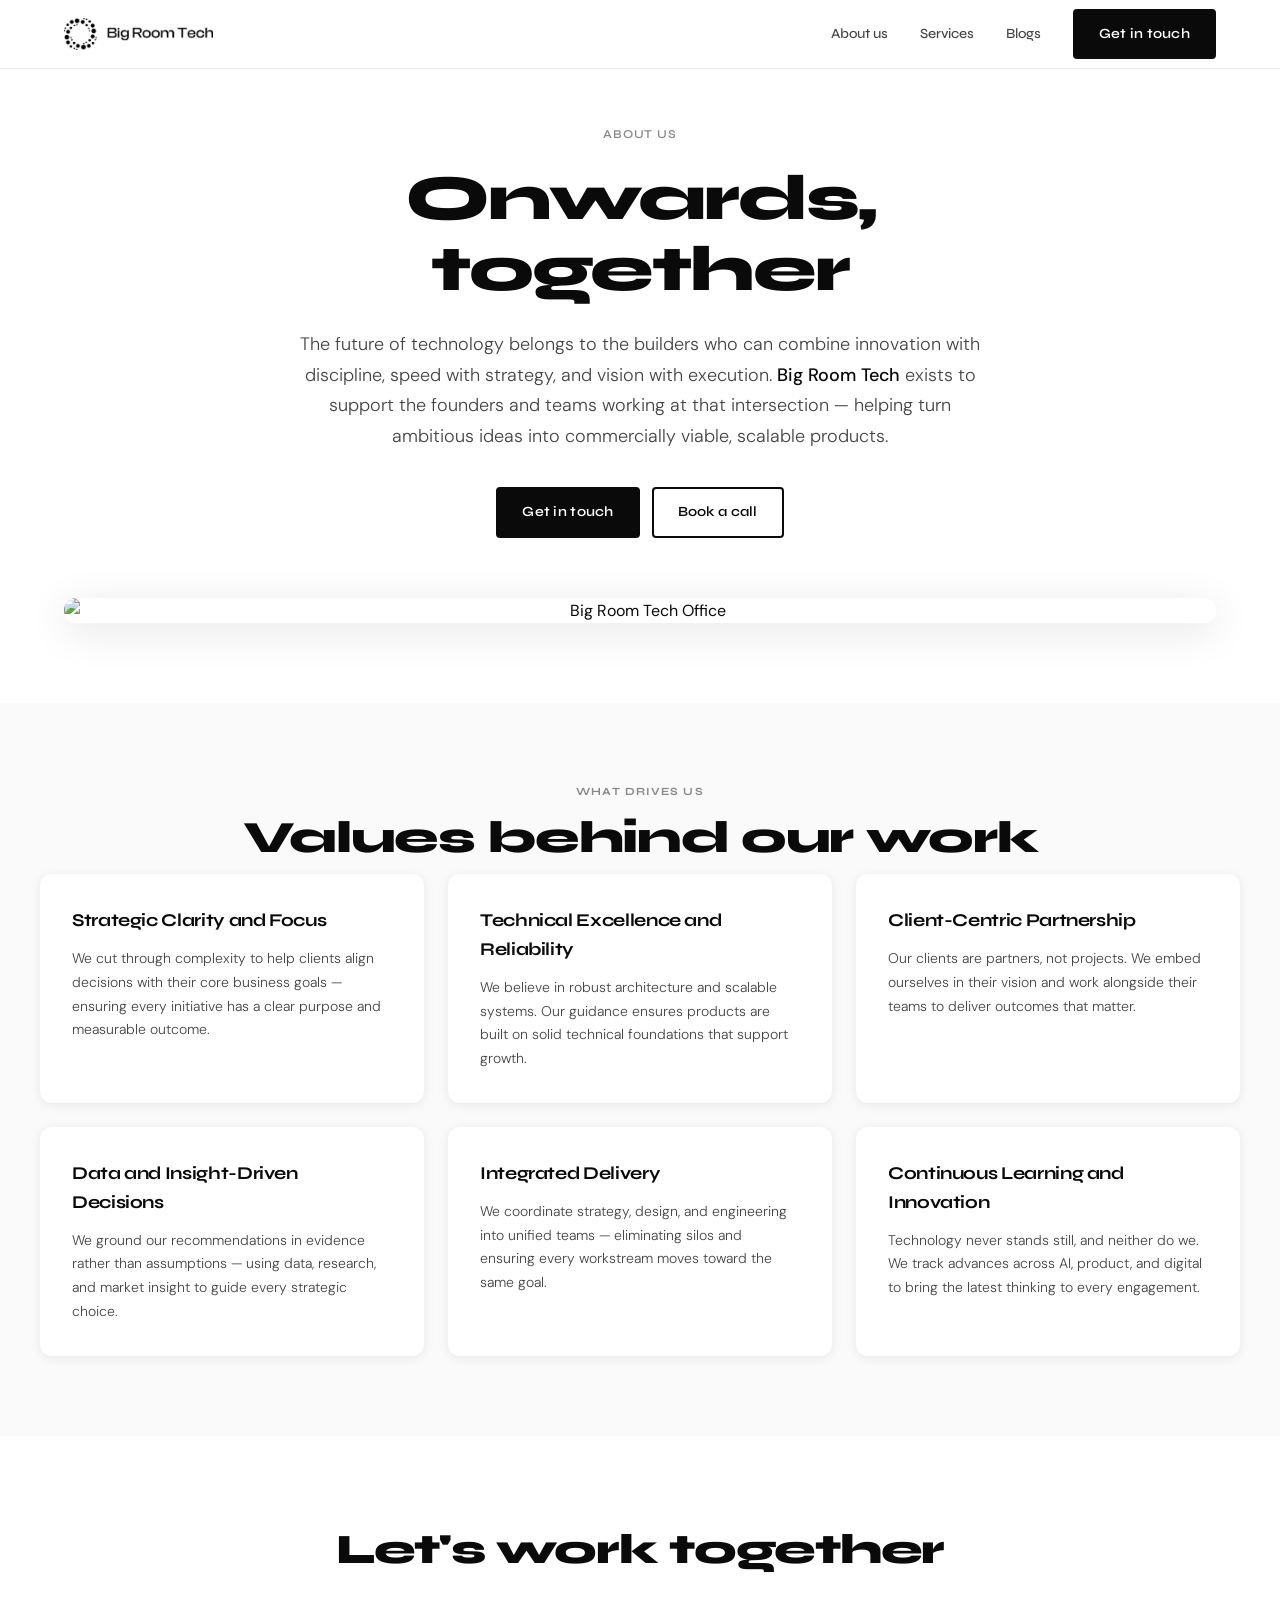
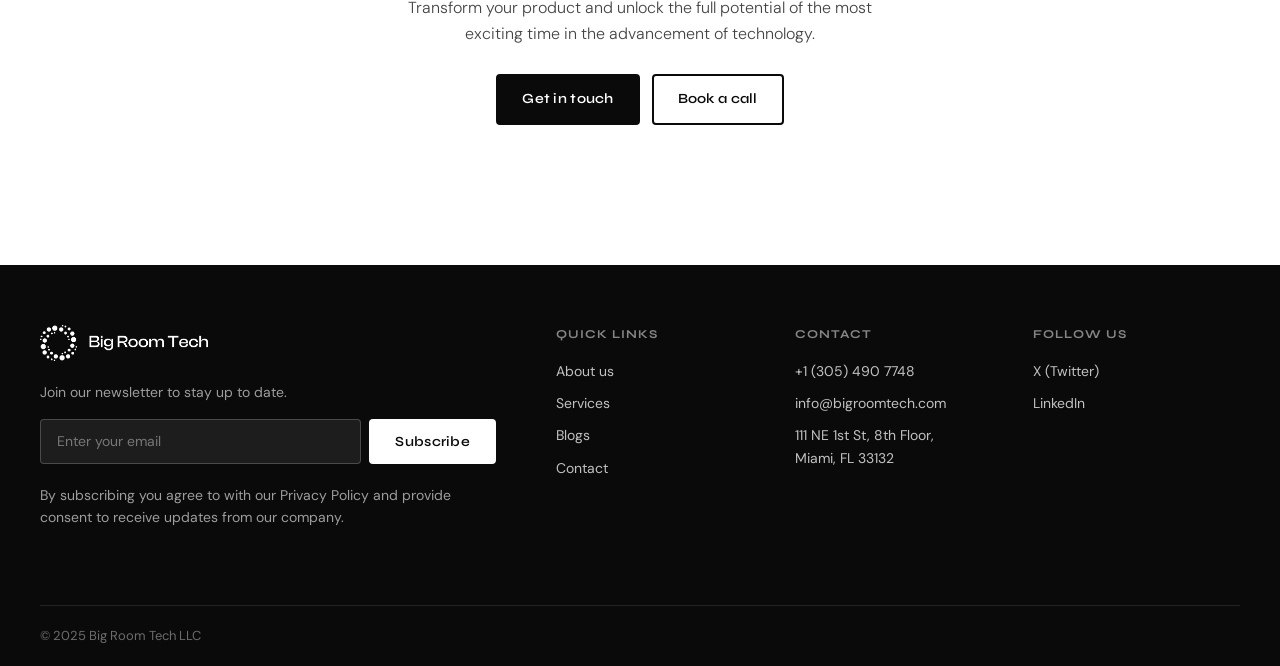
==== about.html @ af83a4ad "Use full Big Room Tech logo in nav and footer Co-Authored-By: Claude Opus 4.6 (1M context) <noreply@" ====
<!DOCTYPE html>
<html lang="en">
<head>
  <meta charset="UTF-8" />
  <meta name="viewport" content="width=device-width, initial-scale=1.0" />
  
  <link rel="icon" type="image/png" href="/images/logo-black.png">
  <link rel="apple-touch-icon" href="/images/apple-touch-icon.png">
<title>About Us | Big Room Tech</title>
  <link rel="preconnect" href="https://fonts.googleapis.com">
  <link rel="preconnect" href="https://fonts.gstatic.com" crossorigin>
  <link href="https://fonts.googleapis.com/css2?family=Syne:wght@400;500;600;700;800&family=DM+Sans:ital,opsz,wght@0,9..40,300;0,9..40,400;0,9..40,500;1,9..40,300&display=swap" rel="stylesheet">
  <link rel="stylesheet" href="css/style.css" />
</head>
<body>

  <nav class="nav" id="nav">
    <div class="nav-inner">
      <a href="index.html" class="nav-logo"><img src="/images/full-logo-black.png" alt="Big Room Tech"></a>
      <div class="nav-links">
        <a href="about.html">About us</a>
        <a href="services.html">Services</a>
        <a href="blogs.html">Blogs</a>
        <a href="contact.html" class="btn btn-primary">Get in touch</a>
      </div>
      <button class="nav-toggle" id="navToggle"><span></span><span></span><span></span></button>
    </div>
    <div class="nav-mobile" id="navMobile">
      <a href="about.html">About us</a>
      <a href="services.html">Services</a>
      <a href="blogs.html">Blogs</a>
      <a href="contact.html">Get in touch</a>
    </div>
  </nav>

  <section class="hero">
    <div class="hero-tag">About us</div>
    <h1 class="hero-headline">Onwards, together</h1>
    <p class="hero-sub">The future of technology belongs to the builders who can combine innovation with discipline, speed with strategy, and vision with execution. <strong>Big Room Tech</strong> exists to support the founders and teams working at that intersection — helping turn ambitious ideas into commercially viable, scalable products.</p>
    <div class="hero-ctas">
      <a href="contact.html" class="btn btn-primary">Get in touch</a>
      <a href="contact.html" class="btn btn-outline">Book a call</a>
    </div>
    <div class="hero-image">
      <img src="https://cdn.prod.website-files.com/69373f98049e8f6fb4d12e27/69373f99049e8f6fb4d12ee0_adrian-cuj-o_9YmCY0bag-unsplash-2.webp" alt="Big Room Tech Office" />
    </div>
  </section>

  <section class="values-section">
    <div class="values-inner">
      <div class="section-label">What drives us</div>
      <h2 class="section-title">Values behind our work</h2>
      <div class="values-grid">
        <div class="value-card">
          <h3>Strategic Clarity and Focus</h3>
          <p>We cut through complexity to help clients align decisions with their core business goals — ensuring every initiative has a clear purpose and measurable outcome.</p>
        </div>
        <div class="value-card">
          <h3>Technical Excellence and Reliability</h3>
          <p>We believe in robust architecture and scalable systems. Our guidance ensures products are built on solid technical foundations that support growth.</p>
        </div>
        <div class="value-card">
          <h3>Client-Centric Partnership</h3>
          <p>Our clients are partners, not projects. We embed ourselves in their vision and work alongside their teams to deliver outcomes that matter.</p>
        </div>
        <div class="value-card">
          <h3>Data and Insight-Driven Decisions</h3>
          <p>We ground our recommendations in evidence rather than assumptions — using data, research, and market insight to guide every strategic choice.</p>
        </div>
        <div class="value-card">
          <h3>Integrated Delivery</h3>
          <p>We coordinate strategy, design, and engineering into unified teams — eliminating silos and ensuring every workstream moves toward the same goal.</p>
        </div>
        <div class="value-card">
          <h3>Continuous Learning and Innovation</h3>
          <p>Technology never stands still, and neither do we. We track advances across AI, product, and digital to bring the latest thinking to every engagement.</p>
        </div>
      </div>
    </div>
  </section>

  <div class="about-cta">
    <h2>Let's work together</h2>
    <p>Transform your product and unlock the full potential of the most exciting time in the advancement of technology.</p>
    <div class="hero-ctas">
      <a href="contact.html" class="btn btn-primary">Get in touch</a>
      <a href="contact.html" class="btn btn-outline">Book a call</a>
    </div>
  </div>

  <footer class="footer">
    <div class="footer-inner">
      <div class="footer-brand">
        <a href="index.html" class="nav-logo"><img src="/images/full-logo-white.png" alt="Big Room Tech"></a>
        <p>Join our newsletter to stay up to date.</p>
        <form class="newsletter-form" name="newsletter" method="POST" data-netlify="true">
          <input type="hidden" name="form-name" value="newsletter" />
          <input type="email" name="email" placeholder="Enter your email" required />
          <button type="submit" class="btn btn-primary">Subscribe</button>
        </form>
        <p class="footer-legal">By subscribing you agree to with our Privacy Policy and provide consent to receive updates from our company.</p>
      </div>
      <div class="footer-cols">
        <div class="footer-col">
          <h4>Quick Links</h4>
          <a href="about.html">About us</a>
          <a href="services.html">Services</a>
          <a href="blogs.html">Blogs</a>
          <a href="contact.html">Contact</a>
        </div>
        <div class="footer-col">
          <h4>Contact</h4>
          <a href="tel:+13054907748">+1 (305) 490 7748</a>
          <a href="mailto:info@bigroomtech.com">info@bigroomtech.com</a>
          <p>111 NE 1st St, 8th Floor,<br>Miami, FL 33132</p>
        </div>
        <div class="footer-col">
          <h4>Follow us</h4>
          <a href="https://twitter.com/home" target="_blank">X (Twitter)</a>
          <a href="https://www.linkedin.com/company/big-room-tech/" target="_blank">LinkedIn</a>
        </div>
      </div>
    </div>
    <div class="footer-bottom"><p>© 2025 Big Room Tech LLC</p></div>
  </footer>

  <script src="js/main.js"></script>
</body>
</html>
---- css/style.css ----
/* =============================================
   BIG ROOM TECH — Global Styles
   ============================================= */

*, *::before, *::after { box-sizing: border-box; margin: 0; padding: 0; }

:root {
  --black: #0a0a0a;
  --white: #ffffff;
  --gray-50: #fafafa;
  --gray-100: #f4f4f4;
  --gray-200: #e8e8e8;
  --gray-500: #888;
  --gray-700: #444;
  --accent: #0a0a0a;
  --font-display: 'Syne', sans-serif;
  --font-body: 'DM Sans', sans-serif;
  --radius: 4px;
  --radius-lg: 12px;
  --shadow: 0 2px 12px rgba(0,0,0,0.08);
  --shadow-lg: 0 8px 40px rgba(0,0,0,0.12);
  --transition: 0.2s ease;
  --max-width: 1200px;
}

html { scroll-behavior: smooth; }

body {
  font-family: var(--font-body);
  font-size: 16px;
  line-height: 1.6;
  color: var(--black);
  background: var(--white);
  -webkit-font-smoothing: antialiased;
}

img { max-width: 100%; display: block; }
a { color: inherit; text-decoration: none; }

/* =============================================
   BUTTONS
   ============================================= */
.btn {
  display: inline-flex;
  align-items: center;
  gap: 8px;
  padding: 12px 24px;
  border-radius: var(--radius);
  font-family: var(--font-display);
  font-size: 14px;
  font-weight: 600;
  letter-spacing: 0.02em;
  cursor: pointer;
  transition: all var(--transition);
  border: 2px solid transparent;
  white-space: nowrap;
}

.btn-primary {
  background: var(--black);
  color: var(--white);
  border-color: var(--black);
}
.btn-primary:hover {
  background: #222;
  border-color: #222;
  transform: translateY(-1px);
  box-shadow: 0 4px 16px rgba(0,0,0,0.2);
}

.btn-outline {
  background: transparent;
  color: var(--black);
  border-color: var(--black);
}
.btn-outline:hover {
  background: var(--black);
  color: var(--white);
  transform: translateY(-1px);
}

/* =============================================
   NAVIGATION
   ============================================= */
.nav {
  position: fixed;
  top: 0; left: 0; right: 0;
  z-index: 100;
  background: rgba(255,255,255,0.95);
  backdrop-filter: blur(12px);
  border-bottom: 1px solid var(--gray-200);
  transition: box-shadow var(--transition);
}
.nav.scrolled { box-shadow: var(--shadow); }

.nav-inner {
  max-width: var(--max-width);
  margin: 0 auto;
  padding: 0 24px;
  height: 68px;
  display: flex;
  align-items: center;
  justify-content: space-between;
}

.nav-logo { display: flex; align-items: center; gap: 10px; }
.nav-logo img { height: 32px; width: auto; display: block; }
.logo-text {
  font-family: var(--font-display);
  font-weight: 800;
  font-size: 18px;
  letter-spacing: -0.02em;
  color: var(--black);
}

.nav-links {
  display: flex;
  align-items: center;
  gap: 32px;
}
.nav-links a:not(.btn) {
  font-family: var(--font-display);
  font-size: 14px;
  font-weight: 500;
  color: var(--gray-700);
  transition: color var(--transition);
}
.nav-links a:not(.btn):hover { color: var(--black); }

.nav-toggle {
  display: none;
  flex-direction: column;
  gap: 5px;
  background: none;
  border: none;
  cursor: pointer;
  padding: 4px;
}
.nav-toggle span {
  display: block;
  width: 24px;
  height: 2px;
  background: var(--black);
  transition: all 0.3s;
}

.nav-mobile {
  display: none;
  flex-direction: column;
  padding: 16px 24px 24px;
  border-top: 1px solid var(--gray-200);
  gap: 4px;
}
.nav-mobile.open { display: flex; }
.nav-mobile a {
  font-family: var(--font-display);
  font-size: 16px;
  font-weight: 500;
  padding: 10px 0;
  border-bottom: 1px solid var(--gray-100);
  color: var(--gray-700);
}

/* =============================================
   HERO
   ============================================= */
.hero {
  max-width: var(--max-width);
  margin: 0 auto;
  padding: 120px 24px 80px;
  text-align: center;
}

.hero-tag {
  display: inline-block;
  font-family: var(--font-display);
  font-size: 12px;
  font-weight: 600;
  letter-spacing: 0.08em;
  text-transform: uppercase;
  color: var(--gray-500);
  margin-bottom: 20px;
}

.hero-headline {
  font-family: var(--font-display);
  font-size: clamp(36px, 5vw, 64px);
  font-weight: 800;
  line-height: 1.1;
  letter-spacing: -0.03em;
  color: var(--black);
  max-width: 900px;
  margin: 0 auto 24px;
}

.hero-sub {
  font-size: 18px;
  line-height: 1.7;
  color: var(--gray-700);
  max-width: 700px;
  margin: 0 auto 36px;
  font-weight: 300;
}
.hero-sub strong { font-weight: 500; color: var(--black); }

.hero-ctas {
  display: flex;
  gap: 12px;
  justify-content: center;
  flex-wrap: wrap;
  margin-bottom: 60px;
}

.hero-image {
  border-radius: var(--radius-lg);
  overflow: hidden;
  box-shadow: var(--shadow-lg);
  max-height: 520px;
}
.hero-image img {
  width: 100%;
  height: 100%;
  object-fit: cover;
  animation: fadeUp 0.8s ease both 0.2s;
}

@keyframes fadeUp {
  from { opacity: 0; transform: translateY(24px); }
  to   { opacity: 1; transform: translateY(0); }
}

/* =============================================
   SECTION COMMON
   ============================================= */
.section-label {
  font-family: var(--font-display);
  font-size: 11px;
  font-weight: 700;
  letter-spacing: 0.1em;
  text-transform: uppercase;
  color: var(--gray-500);
  margin-bottom: 12px;
}

.section-title {
  font-family: var(--font-display);
  font-size: clamp(28px, 3.5vw, 48px);
  font-weight: 800;
  letter-spacing: -0.03em;
  line-height: 1.1;
  margin-bottom: 12px;
}

.section-sub {
  font-size: 16px;
  color: var(--gray-700);
  max-width: 600px;
  margin-left: auto;
  margin-right: auto;
  margin-bottom: 48px;
  font-weight: 300;
}

/* =============================================
   SERVICES
   ============================================= */
.services-section {
  background: var(--gray-50);
  padding: 80px 24px;
  text-align: center;
}
.services-section .section-sub { margin: 0 auto 48px; }

.services-grid {
  max-width: var(--max-width);
  margin: 0 auto;
  display: grid;
  grid-template-columns: repeat(auto-fit, minmax(300px, 1fr));
  gap: 24px;
  text-align: left;
}

.service-card {
  background: var(--white);
  border-radius: var(--radius-lg);
  overflow: hidden;
  box-shadow: var(--shadow);
  transition: transform var(--transition), box-shadow var(--transition);
}
.service-card:hover {
  transform: translateY(-4px);
  box-shadow: var(--shadow-lg);
}

.service-img { height: 220px; overflow: hidden; }
.service-img img { width: 100%; height: 100%; object-fit: cover; transition: transform 0.4s ease; }
.service-card:hover .service-img img { transform: scale(1.04); }

.service-body { padding: 28px; }
.service-badge {
  display: inline-block;
  font-family: var(--font-display);
  font-size: 10px;
  font-weight: 700;
  letter-spacing: 0.08em;
  text-transform: uppercase;
  background: var(--gray-100);
  color: var(--gray-500);
  padding: 4px 10px;
  border-radius: 20px;
  margin-bottom: 12px;
}

.service-body h3 {
  font-family: var(--font-display);
  font-size: 20px;
  font-weight: 700;
  margin-bottom: 10px;
  letter-spacing: -0.02em;
}

.service-body p {
  font-size: 14px;
  color: var(--gray-700);
  line-height: 1.65;
  margin-bottom: 20px;
  font-weight: 300;
}

.link-arrow {
  font-family: var(--font-display);
  font-size: 13px;
  font-weight: 600;
  color: var(--black);
  transition: gap var(--transition);
  display: inline-flex;
  align-items: center;
  gap: 4px;
}
.link-arrow:hover { gap: 8px; }

/* =============================================
   CLIENTS / CASE STUDIES
   ============================================= */
.clients-section {
  max-width: var(--max-width);
  margin: 0 auto;
  padding: 80px 24px;
  text-align: center;
}

.clients-grid {
  display: grid;
  grid-template-columns: repeat(auto-fit, minmax(300px, 1fr));
  gap: 24px;
  text-align: left;
}

.client-card {
  display: block;
  background: var(--white);
  border: 1px solid var(--gray-200);
  border-radius: var(--radius-lg);
  overflow: hidden;
  transition: transform var(--transition), box-shadow var(--transition), border-color var(--transition);
}
.client-card:hover {
  transform: translateY(-4px);
  box-shadow: var(--shadow-lg);
  border-color: var(--gray-500);
}

.client-img { height: 200px; overflow: hidden; background: var(--gray-100); }
.client-img img { width: 100%; height: 100%; object-fit: cover; object-position: center; transition: transform 0.4s ease; }
.client-card:hover .client-img img { transform: scale(1.04); }

.client-info { padding: 24px; }
.client-info h3 {
  font-family: var(--font-display);
  font-size: 20px;
  font-weight: 700;
  margin-bottom: 8px;
  letter-spacing: -0.02em;
}
.client-info p {
  font-size: 14px;
  color: var(--gray-700);
  line-height: 1.65;
  margin-bottom: 16px;
  font-weight: 300;
}

.client-tags { display: flex; gap: 8px; flex-wrap: wrap; }
.client-tags span {
  font-family: var(--font-display);
  font-size: 10px;
  font-weight: 700;
  letter-spacing: 0.06em;
  text-transform: uppercase;
  background: var(--black);
  color: var(--white);
  padding: 4px 10px;
  border-radius: 20px;
}

/* =============================================
   FOOTER
   ============================================= */
.footer {
  background: var(--black);
  color: var(--white);
  padding: 60px 24px 0;
}

.footer-inner {
  max-width: var(--max-width);
  margin: 0 auto;
  display: grid;
  grid-template-columns: 1fr 1.5fr;
  gap: 60px;
  padding-bottom: 60px;
}

.footer .logo-text { color: var(--white); }
.footer .nav-logo img { height: 36px; }

.footer-brand p {
  margin: 20px 0 16px;
  font-size: 14px;
  color: rgba(255,255,255,0.6);
}

.newsletter-form {
  display: flex;
  gap: 8px;
  margin-bottom: 12px;
  flex-wrap: wrap;
}
.newsletter-form input {
  flex: 1;
  min-width: 180px;
  padding: 11px 16px;
  border-radius: var(--radius);
  border: 1px solid rgba(255,255,255,0.2);
  background: rgba(255,255,255,0.08);
  color: var(--white);
  font-family: var(--font-body);
  font-size: 14px;
  outline: none;
  transition: border-color var(--transition);
}
.newsletter-form input::placeholder { color: rgba(255,255,255,0.4); }
.newsletter-form input:focus { border-color: rgba(255,255,255,0.5); }
.newsletter-form .btn-primary {
  background: var(--white);
  color: var(--black);
  border-color: var(--white);
}
.newsletter-form .btn-primary:hover { background: var(--gray-100); }

.footer-legal {
  font-size: 11px;
  color: rgba(255,255,255,0.35);
  line-height: 1.6;
}

.footer-cols {
  display: grid;
  grid-template-columns: repeat(3, 1fr);
  gap: 32px;
}

.footer-col h4 {
  font-family: var(--font-display);
  font-size: 12px;
  font-weight: 700;
  letter-spacing: 0.08em;
  text-transform: uppercase;
  color: rgba(255,255,255,0.5);
  margin-bottom: 16px;
}

.footer-col a,
.footer-col p {
  display: block;
  font-size: 14px;
  color: rgba(255,255,255,0.75);
  margin-bottom: 10px;
  line-height: 1.6;
  transition: color var(--transition);
}
.footer-col a:hover { color: var(--white); }

.footer-bottom {
  max-width: var(--max-width);
  margin: 0 auto;
  padding: 20px 0;
  border-top: 1px solid rgba(255,255,255,0.1);
}
.footer-bottom p {
  font-size: 13px;
  color: rgba(255,255,255,0.4);
}

/* =============================================
   BLOG PAGE
   ============================================= */
.page-hero {
  max-width: var(--max-width);
  margin: 0 auto;
  padding: 120px 24px 60px;
  text-align: center;
}

.blog-grid {
  max-width: var(--max-width);
  margin: 0 auto;
  padding: 0 24px 80px;
  display: grid;
  grid-template-columns: repeat(auto-fill, minmax(320px, 1fr));
  gap: 28px;
}

.blog-card {
  display: block;
  border: 1px solid var(--gray-200);
  border-radius: var(--radius-lg);
  overflow: hidden;
  transition: transform var(--transition), box-shadow var(--transition);
}
.blog-card:hover {
  transform: translateY(-4px);
  box-shadow: var(--shadow-lg);
}

.blog-img { height: 200px; overflow: hidden; background: var(--gray-100); }
.blog-img img { width: 100%; height: 100%; object-fit: cover; transition: transform 0.4s; }
.blog-card:hover .blog-img img { transform: scale(1.04); }

.blog-body { padding: 24px; }
.blog-meta {
  display: flex;
  gap: 12px;
  align-items: center;
  margin-bottom: 12px;
}
.blog-date {
  font-size: 12px;
  color: var(--gray-500);
  font-weight: 500;
}
.blog-tag {
  font-size: 10px;
  font-weight: 700;
  font-family: var(--font-display);
  text-transform: uppercase;
  letter-spacing: 0.06em;
  background: var(--gray-100);
  padding: 3px 8px;
  border-radius: 20px;
  color: var(--gray-700);
}

.blog-body h2 {
  font-family: var(--font-display);
  font-size: 18px;
  font-weight: 700;
  letter-spacing: -0.02em;
  line-height: 1.3;
  margin-bottom: 10px;
}
.blog-body p {
  font-size: 14px;
  color: var(--gray-700);
  line-height: 1.65;
  font-weight: 300;
}

/* =============================================
   SINGLE BLOG POST
   ============================================= */
.post-header {
  max-width: 800px;
  margin: 0 auto;
  padding: 120px 24px 48px;
  text-align: center;
}

.post-header h1 {
  font-family: var(--font-display);
  font-size: clamp(28px, 4vw, 52px);
  font-weight: 800;
  letter-spacing: -0.03em;
  line-height: 1.1;
  margin-bottom: 16px;
}

.post-cover {
  max-width: var(--max-width);
  margin: 0 auto 60px;
  padding: 0 24px;
  border-radius: var(--radius-lg);
  overflow: hidden;
  max-height: 480px;
}
.post-cover img { width: 100%; height: 100%; object-fit: cover; }

.post-content {
  max-width: 760px;
  margin: 0 auto;
  padding: 0 24px 80px;
  font-size: 17px;
  line-height: 1.8;
  color: var(--gray-700);
  font-weight: 300;
}
.post-content h2 {
  font-family: var(--font-display);
  font-size: 26px;
  font-weight: 700;
  color: var(--black);
  margin: 40px 0 16px;
  letter-spacing: -0.02em;
}
.post-content p { margin-bottom: 20px; }
.post-content strong { font-weight: 500; color: var(--black); }

/* =============================================
   CONTACT PAGE
   ============================================= */
.contact-section {
  max-width: 680px;
  margin: 0 auto;
  padding: 120px 24px 80px;
}

.contact-form { display: flex; flex-direction: column; gap: 16px; margin-top: 36px; }
.form-row { display: grid; grid-template-columns: 1fr 1fr; gap: 16px; }
.form-group { display: flex; flex-direction: column; gap: 6px; }
.form-group label {
  font-family: var(--font-display);
  font-size: 13px;
  font-weight: 600;
  color: var(--black);
}
.form-group input,
.form-group textarea,
.form-group select {
  padding: 12px 16px;
  border: 1px solid var(--gray-200);
  border-radius: var(--radius);
  font-family: var(--font-body);
  font-size: 15px;
  color: var(--black);
  background: var(--white);
  outline: none;
  transition: border-color var(--transition);
}
.form-group input:focus,
.form-group textarea:focus { border-color: var(--black); }
.form-group textarea { resize: vertical; min-height: 140px; }

/* =============================================
   ABOUT PAGE
   ============================================= */
.about-section {
  max-width: var(--max-width);
  margin: 0 auto;
  padding: 120px 24px 80px;
}
.about-grid {
  display: grid;
  grid-template-columns: 1fr 1fr;
  gap: 80px;
  align-items: center;
  margin-top: 60px;
}
.about-img { border-radius: var(--radius-lg); overflow: hidden; }
.about-img img { width: 100%; height: 400px; object-fit: cover; }

/* Values Section */
.values-section {
  background: var(--gray-50);
  padding: 80px 24px;
}
.values-inner {
  max-width: var(--max-width);
  margin: 0 auto;
  text-align: center;
}
.values-inner .section-sub { margin: 0 auto 48px; }

.values-grid {
  display: grid;
  grid-template-columns: repeat(3, 1fr);
  gap: 24px;
  text-align: left;
}

.value-card {
  background: var(--white);
  border-radius: var(--radius-lg);
  padding: 32px;
  box-shadow: var(--shadow);
  transition: transform var(--transition), box-shadow var(--transition);
}
.value-card:hover {
  transform: translateY(-4px);
  box-shadow: var(--shadow-lg);
}
.value-card h3 {
  font-family: var(--font-display);
  font-size: 18px;
  font-weight: 700;
  letter-spacing: -0.02em;
  margin-bottom: 12px;
}
.value-card p {
  font-size: 14px;
  color: var(--gray-700);
  line-height: 1.7;
  font-weight: 300;
}

/* About CTA */
.about-cta {
  text-align: center;
  padding: 80px 24px;
}
.about-cta h2 {
  font-family: var(--font-display);
  font-size: clamp(28px, 3.5vw, 42px);
  font-weight: 800;
  letter-spacing: -0.03em;
  margin-bottom: 12px;
}
.about-cta p {
  color: var(--gray-700);
  margin-bottom: 28px;
  max-width: 500px;
  margin-left: auto;
  margin-right: auto;
  font-weight: 300;
}

/* =============================================
   UTILITY
   ============================================= */
.text-center { text-align: center; }
.mt-8 { margin-top: 8px; }
.mb-8 { margin-bottom: 8px; }

/* =============================================
   RESPONSIVE
   ============================================= */
@media (max-width: 768px) {
  .nav-links { display: none; }
  .nav-toggle { display: flex; }

  .hero { padding: 100px 20px 60px; }
  .hero-headline { font-size: 34px; }

  .services-section, .clients-section { padding: 60px 20px; }

  .footer-inner { grid-template-columns: 1fr; gap: 40px; }
  .footer-cols { grid-template-columns: repeat(2, 1fr); }

  .about-grid { grid-template-columns: 1fr; gap: 40px; }
  .values-grid { grid-template-columns: 1fr 1fr; }
  .form-row { grid-template-columns: 1fr; }

  .clients-grid, .services-grid { grid-template-columns: 1fr; }
}

@media (max-width: 480px) {
  .footer-cols { grid-template-columns: 1fr; }
  .hero-ctas { flex-direction: column; align-items: center; }
  .values-grid { grid-template-columns: 1fr; }
}
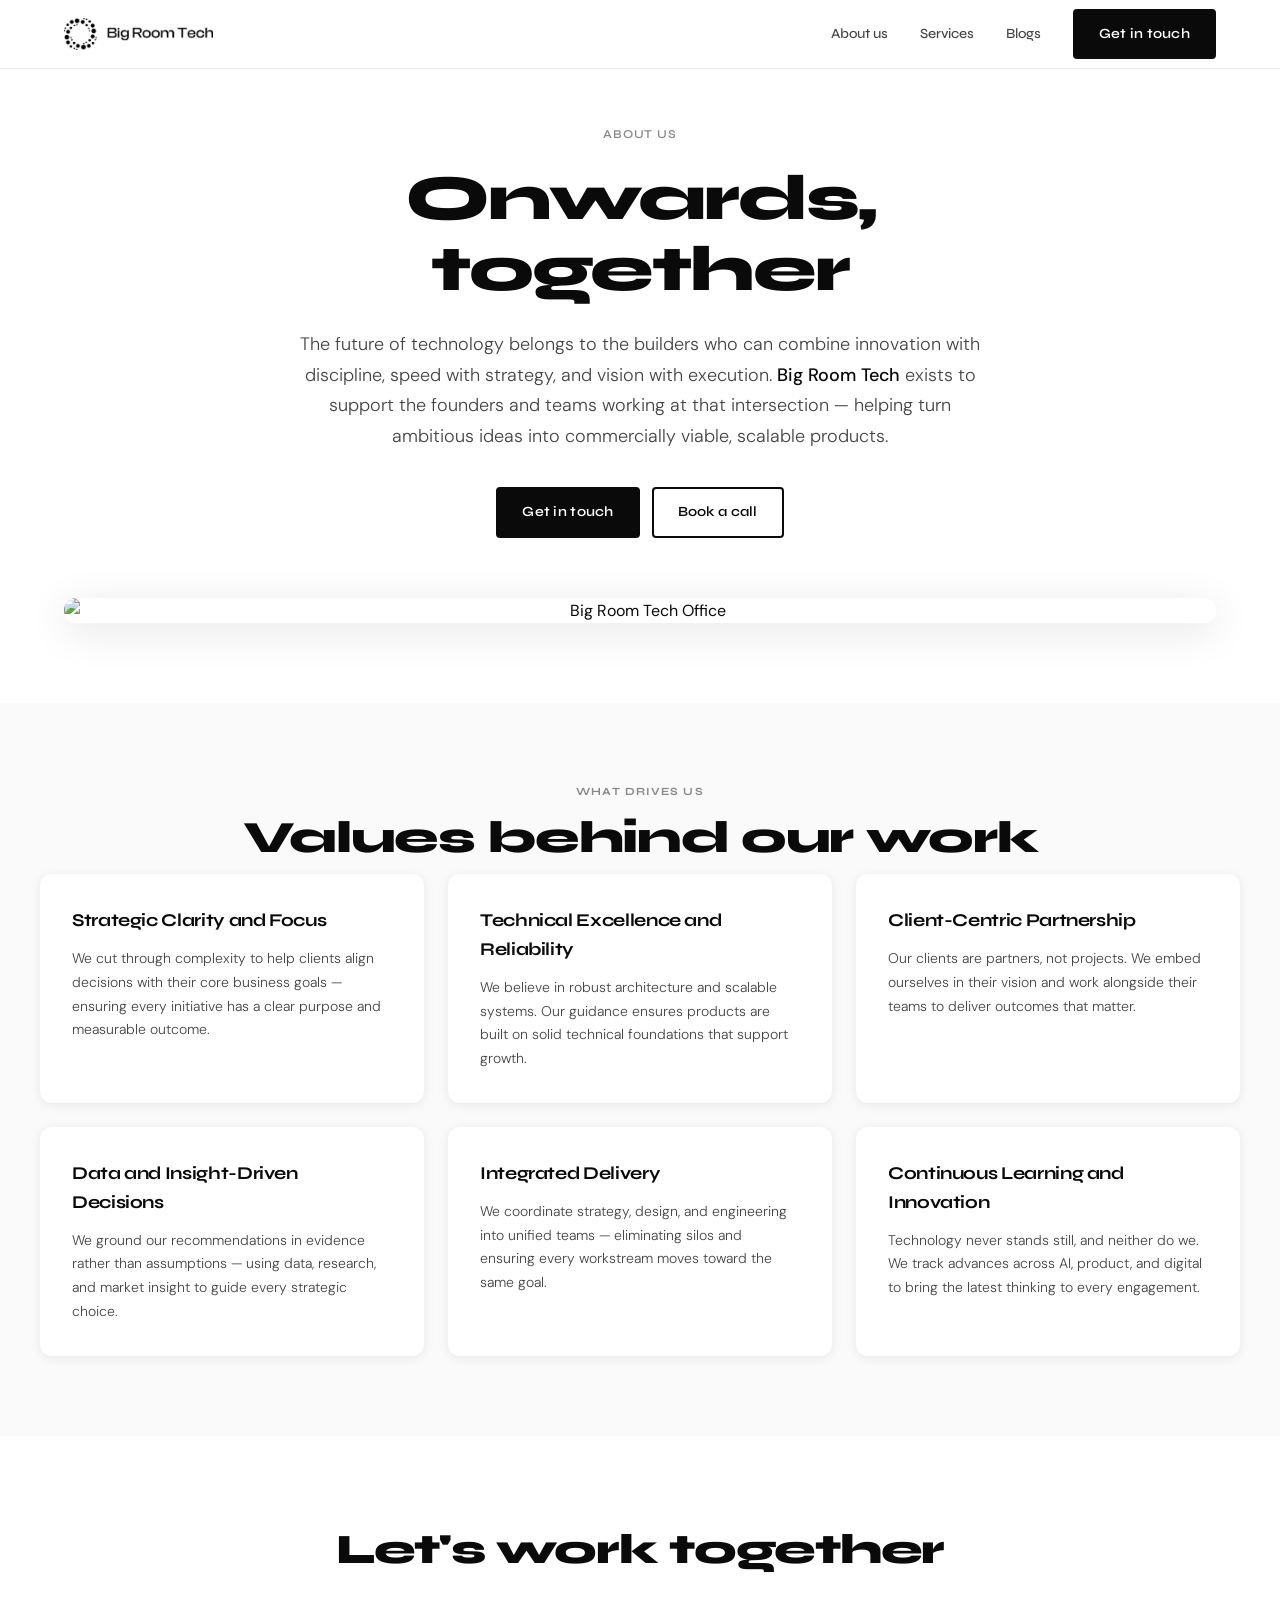
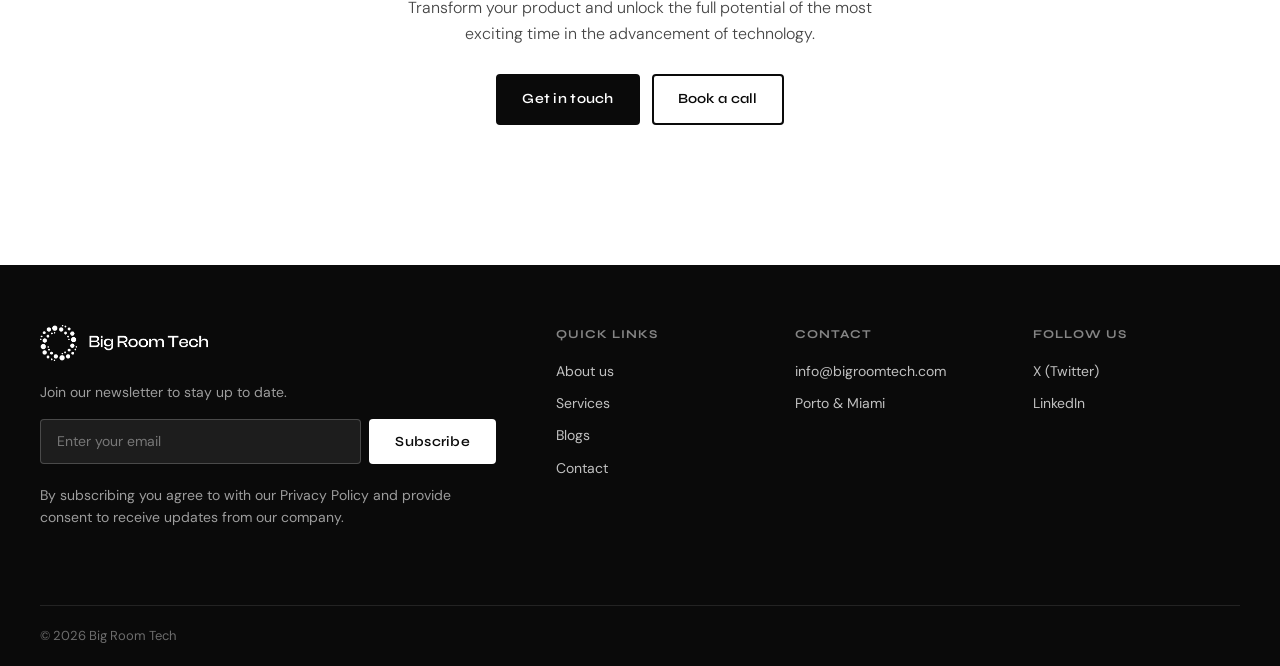
==== commit 964d5c86: "Update contact info: remove phone/address, use Porto & Miami - Remove US phone number and street add" ====
--- a/about.html
+++ b/about.html
@@ -110,9 +110,8 @@
         </div>
         <div class="footer-col">
           <h4>Contact</h4>
-          <a href="tel:+13054907748">+1 (305) 490 7748</a>
           <a href="mailto:info@bigroomtech.com">info@bigroomtech.com</a>
-          <p>111 NE 1st St, 8th Floor,<br>Miami, FL 33132</p>
+          <p>Porto &amp; Miami</p>
         </div>
         <div class="footer-col">
           <h4>Follow us</h4>
@@ -121,7 +120,7 @@
         </div>
       </div>
     </div>
-    <div class="footer-bottom"><p>© 2025 Big Room Tech LLC</p></div>
+    <div class="footer-bottom"><p>© 2026 Big Room Tech</p></div>
   </footer>
 
   <script src="js/main.js"></script>
--- a/css/style.css
+++ b/css/style.css
@@ -275,7 +275,7 @@
   max-width: var(--max-width);
   margin: 0 auto;
   display: grid;
-  grid-template-columns: repeat(auto-fit, minmax(300px, 1fr));
+  grid-template-columns: repeat(2, 1fr);
   gap: 24px;
   text-align: left;
 }
@@ -722,6 +722,133 @@
   font-weight: 300;
 }
 
+/* =============================================
+   JOIN PAGE
+   ============================================= */
+.hero-ticks {
+  list-style: none;
+  padding: 0;
+  margin: 0 auto;
+  display: flex;
+  flex-wrap: wrap;
+  justify-content: center;
+  gap: 22px;
+  font-family: var(--font-display);
+  font-size: 13px;
+  font-weight: 600;
+  color: var(--gray-700);
+}
+.hero-ticks li {
+  position: relative;
+  padding-left: 20px;
+}
+.hero-ticks li::before {
+  content: "✓";
+  position: absolute;
+  left: 0;
+  top: 0;
+  color: var(--black);
+  font-weight: 700;
+}
+
+.steps-section {
+  background: var(--gray-50);
+  padding: 80px 24px;
+}
+.steps-inner {
+  max-width: var(--max-width);
+  margin: 0 auto;
+  text-align: center;
+}
+.steps-inner .section-sub { margin: 0 auto 48px; }
+.steps-grid {
+  display: grid;
+  grid-template-columns: repeat(4, 1fr);
+  gap: 24px;
+  text-align: left;
+}
+.step-card {
+  background: var(--white);
+  border-radius: var(--radius-lg);
+  padding: 32px;
+  box-shadow: var(--shadow);
+  transition: transform var(--transition), box-shadow var(--transition);
+}
+.step-card:hover {
+  transform: translateY(-4px);
+  box-shadow: var(--shadow-lg);
+}
+.step-num {
+  font-family: var(--font-display);
+  font-size: 14px;
+  font-weight: 700;
+  letter-spacing: 0.08em;
+  color: var(--gray-500);
+  margin-bottom: 16px;
+}
+.step-card h3 {
+  font-family: var(--font-display);
+  font-size: 18px;
+  font-weight: 700;
+  letter-spacing: -0.02em;
+  margin-bottom: 12px;
+}
+.step-card p {
+  font-size: 14px;
+  color: var(--gray-700);
+  line-height: 1.7;
+  font-weight: 300;
+}
+
+.apply-section {
+  max-width: 760px;
+  margin: 0 auto;
+  padding: 100px 24px 100px;
+}
+.apply-inner .section-sub { max-width: 100%; margin-left: 0; margin-right: 0; }
+.apply-form input[type="file"] {
+  padding: 10px 12px;
+  background: var(--white);
+  cursor: pointer;
+}
+.form-hint {
+  font-size: 12px;
+  color: var(--gray-500);
+  margin-top: 2px;
+}
+.form-error {
+  background: #fde8e8;
+  color: #7a1a1a;
+  padding: 12px 16px;
+  border-radius: var(--radius);
+  font-size: 14px;
+  margin: 0;
+}
+.apply-success {
+  background: var(--gray-50);
+  border-radius: var(--radius-lg);
+  padding: 40px;
+  text-align: center;
+}
+.apply-success h3 {
+  font-family: var(--font-display);
+  font-size: 22px;
+  font-weight: 700;
+  margin-bottom: 8px;
+}
+.apply-success p {
+  color: var(--gray-700);
+  font-size: 15px;
+}
+
+@media (max-width: 900px) {
+  .steps-grid { grid-template-columns: repeat(2, 1fr); }
+}
+@media (max-width: 600px) {
+  .steps-grid { grid-template-columns: 1fr; }
+  .hero-ticks { gap: 14px; font-size: 12px; }
+}
+
 /* About CTA */
 .about-cta {
   text-align: center;
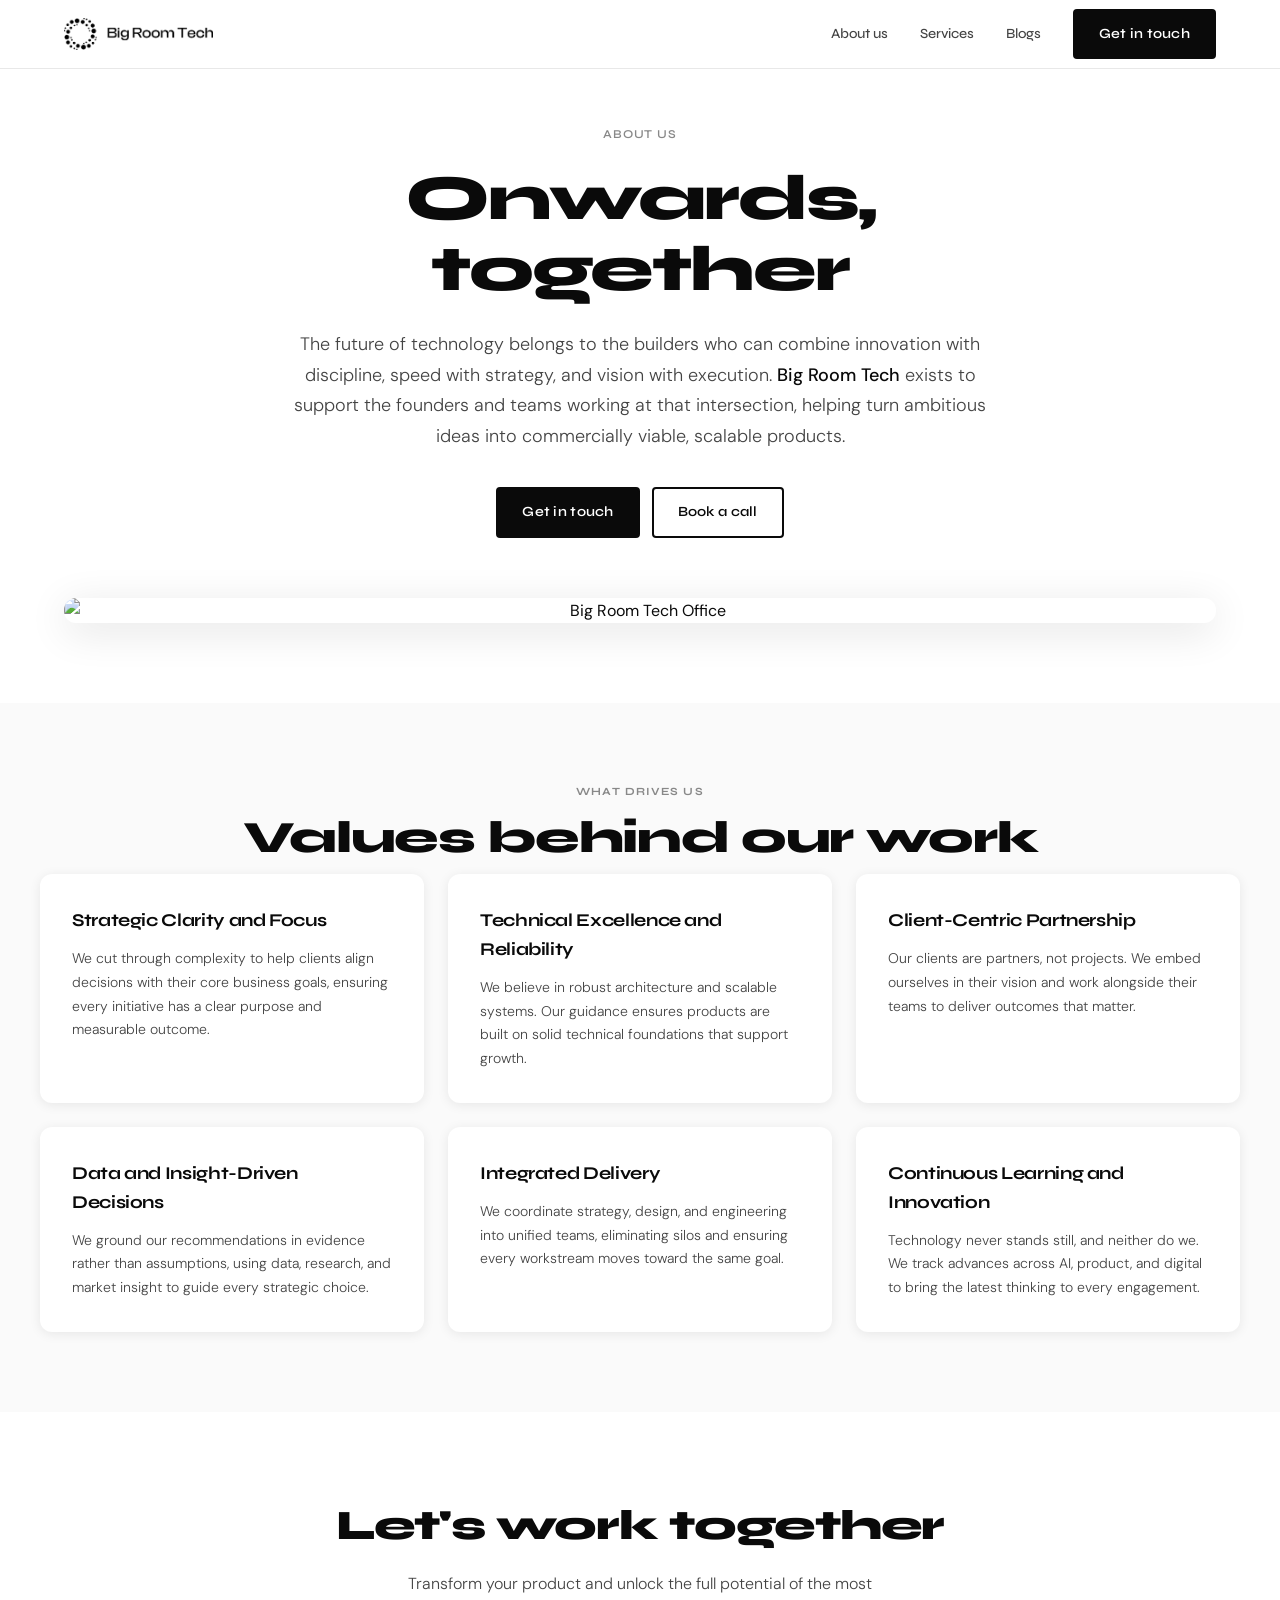
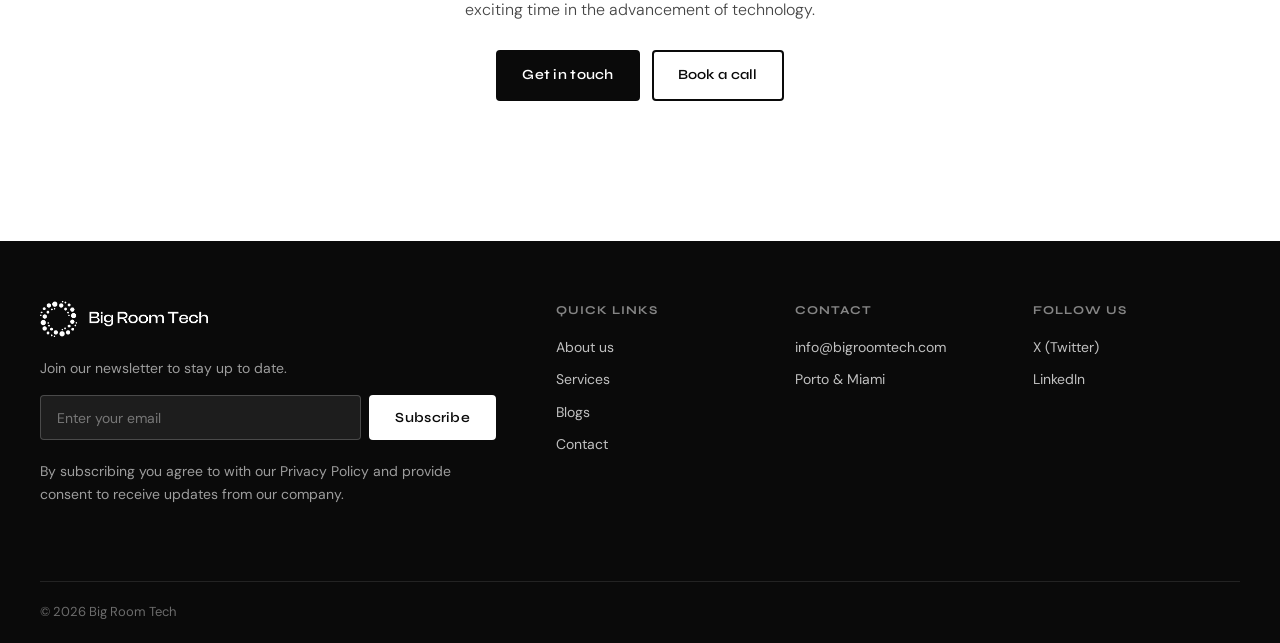
==== commit fb0fcf41: "Remove em dashes across site content Replace em dashes with commas throughout HTML, blog markdown, a" ====
--- a/about.html
+++ b/about.html
@@ -36,7 +36,7 @@
   <section class="hero">
     <div class="hero-tag">About us</div>
     <h1 class="hero-headline">Onwards, together</h1>
-    <p class="hero-sub">The future of technology belongs to the builders who can combine innovation with discipline, speed with strategy, and vision with execution. <strong>Big Room Tech</strong> exists to support the founders and teams working at that intersection — helping turn ambitious ideas into commercially viable, scalable products.</p>
+    <p class="hero-sub">The future of technology belongs to the builders who can combine innovation with discipline, speed with strategy, and vision with execution. <strong>Big Room Tech</strong> exists to support the founders and teams working at that intersection, helping turn ambitious ideas into commercially viable, scalable products.</p>
     <div class="hero-ctas">
       <a href="contact.html" class="btn btn-primary">Get in touch</a>
       <a href="contact.html" class="btn btn-outline">Book a call</a>
@@ -53,7 +53,7 @@
       <div class="values-grid">
         <div class="value-card">
           <h3>Strategic Clarity and Focus</h3>
-          <p>We cut through complexity to help clients align decisions with their core business goals — ensuring every initiative has a clear purpose and measurable outcome.</p>
+          <p>We cut through complexity to help clients align decisions with their core business goals, ensuring every initiative has a clear purpose and measurable outcome.</p>
         </div>
         <div class="value-card">
           <h3>Technical Excellence and Reliability</h3>
@@ -65,11 +65,11 @@
         </div>
         <div class="value-card">
           <h3>Data and Insight-Driven Decisions</h3>
-          <p>We ground our recommendations in evidence rather than assumptions — using data, research, and market insight to guide every strategic choice.</p>
+          <p>We ground our recommendations in evidence rather than assumptions, using data, research, and market insight to guide every strategic choice.</p>
         </div>
         <div class="value-card">
           <h3>Integrated Delivery</h3>
-          <p>We coordinate strategy, design, and engineering into unified teams — eliminating silos and ensuring every workstream moves toward the same goal.</p>
+          <p>We coordinate strategy, design, and engineering into unified teams, eliminating silos and ensuring every workstream moves toward the same goal.</p>
         </div>
         <div class="value-card">
           <h3>Continuous Learning and Innovation</h3>
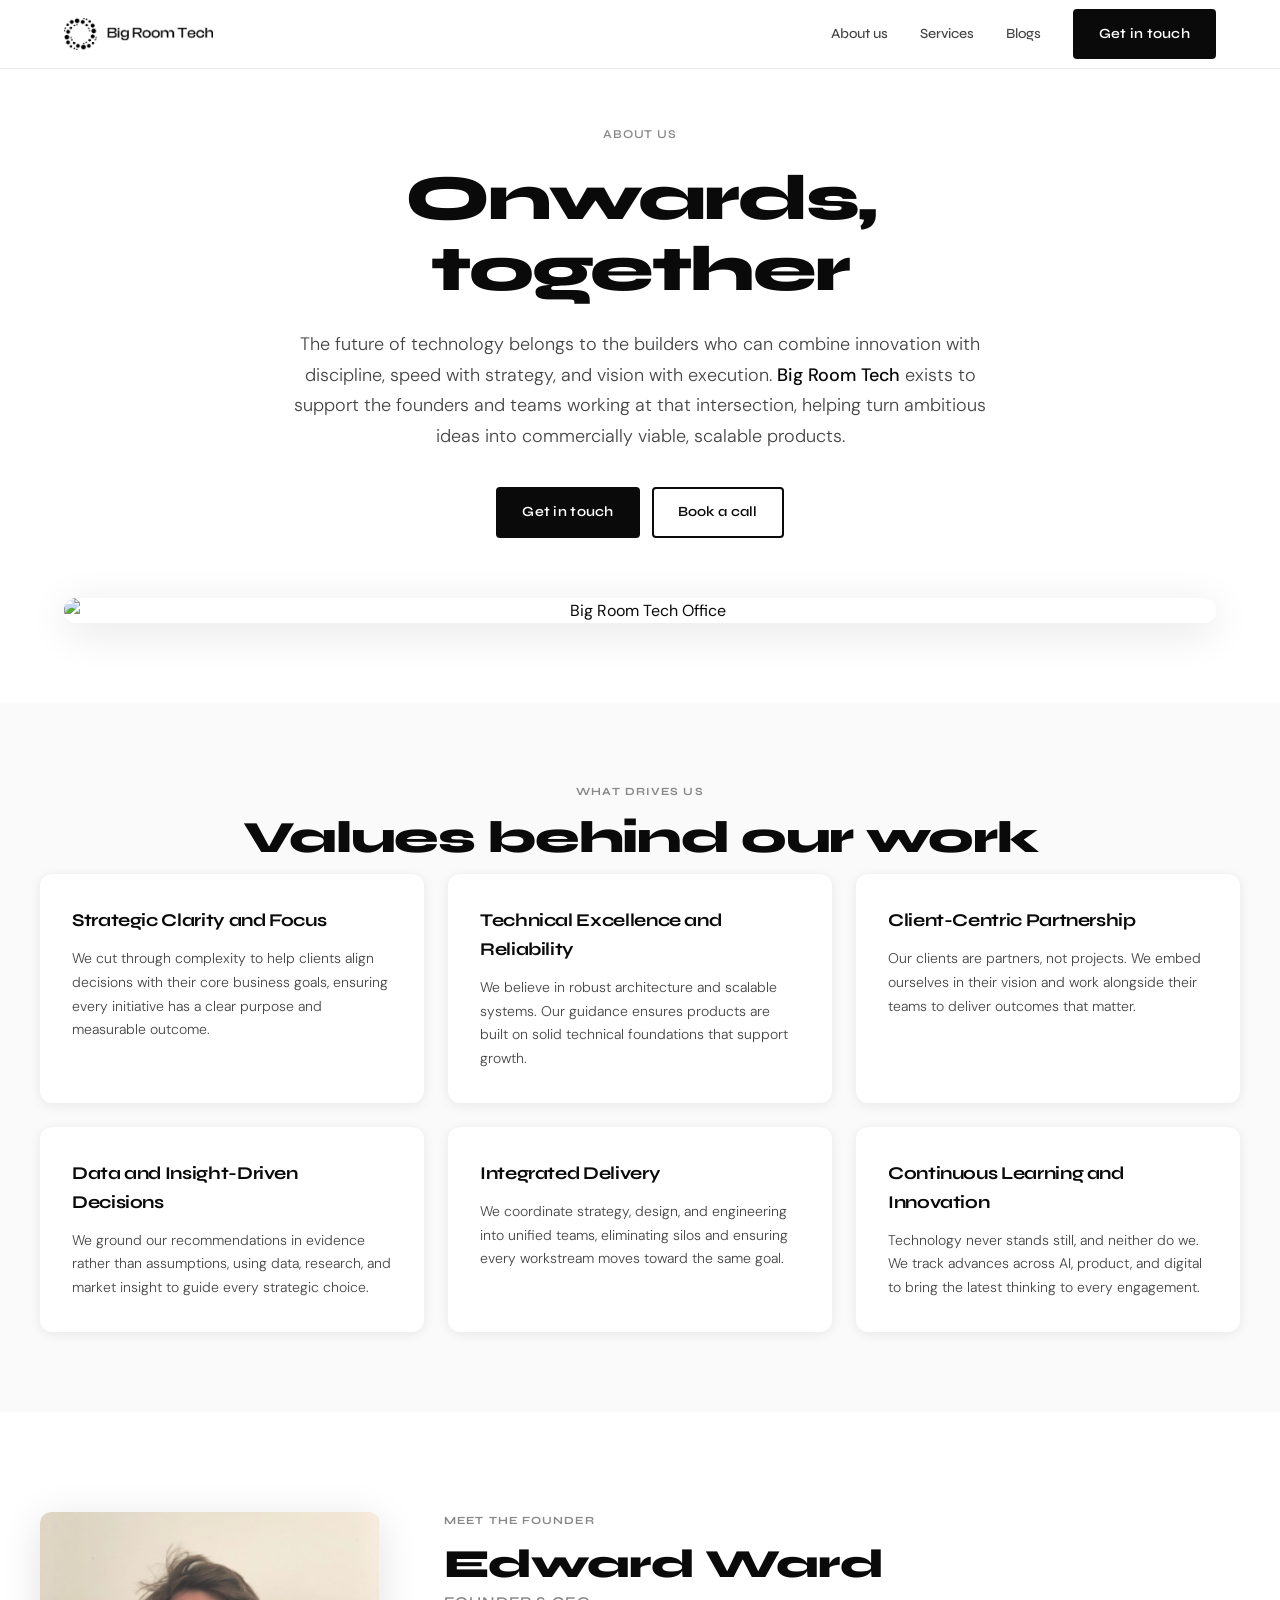
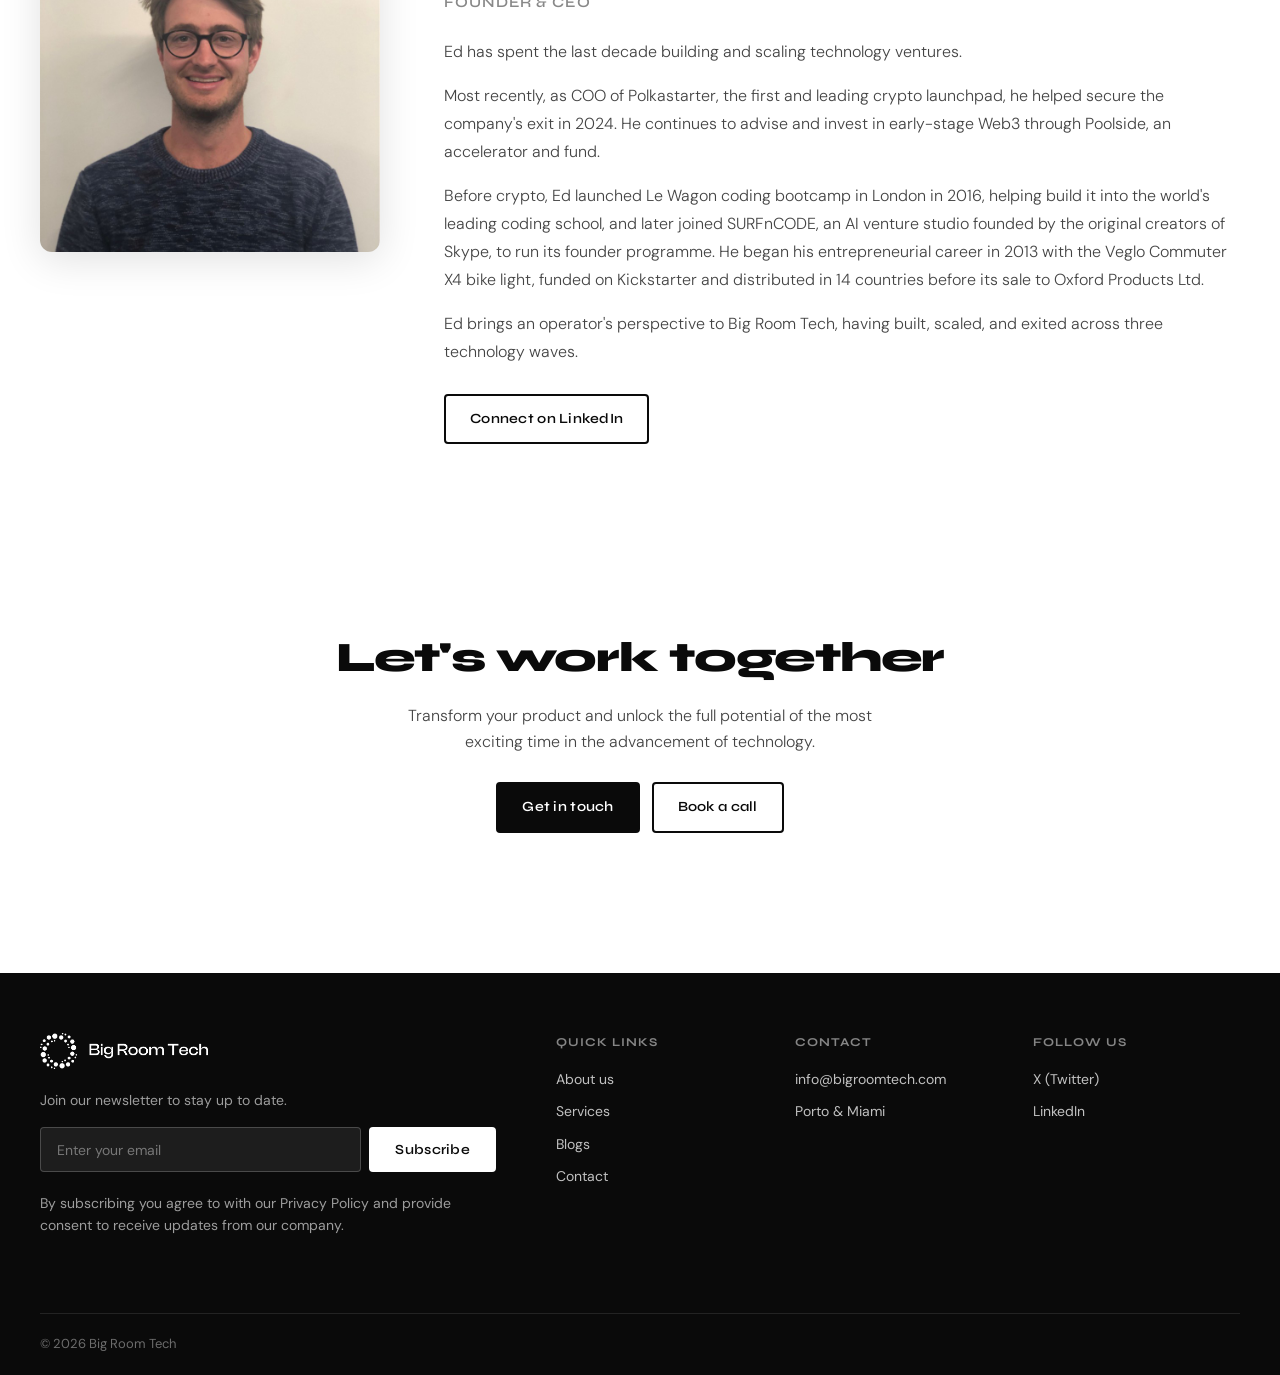
==== commit 8319e325: "Add Meet the Founder section to About page Bio, photo, LinkedIn CTA for Edward Ward. Two-column layo" ====
--- a/about.html
+++ b/about.html
@@ -79,6 +79,26 @@
     </div>
   </section>
 
+  <section class="founder-section">
+    <div class="founder-inner">
+      <div class="founder-photo">
+        <img src="/images/edward-ward.jpeg" alt="Edward Ward, Founder & CEO of Big Room Tech" />
+      </div>
+      <div class="founder-content">
+        <div class="section-label">Meet the founder</div>
+        <h2 class="founder-name">Edward Ward</h2>
+        <p class="founder-title">Founder &amp; CEO</p>
+        <div class="founder-bio">
+          <p>Ed has spent the last decade building and scaling technology ventures.</p>
+          <p>Most recently, as COO of Polkastarter, the first and leading crypto launchpad, he helped secure the company's exit in 2024. He continues to advise and invest in early-stage Web3 through Poolside, an accelerator and fund.</p>
+          <p>Before crypto, Ed launched Le Wagon coding bootcamp in London in 2016, helping build it into the world's leading coding school, and later joined SURFnCODE, an AI venture studio founded by the original creators of Skype, to run its founder programme. He began his entrepreneurial career in 2013 with the Veglo Commuter X4 bike light, funded on Kickstarter and distributed in 14 countries before its sale to Oxford Products Ltd.</p>
+          <p>Ed brings an operator's perspective to Big Room Tech, having built, scaled, and exited across three technology waves.</p>
+        </div>
+        <a href="https://www.linkedin.com/in/ed-ward-ward/" target="_blank" rel="noopener" class="btn btn-outline founder-cta">Connect on LinkedIn</a>
+      </div>
+    </div>
+  </section>
+
   <div class="about-cta">
     <h2>Let's work together</h2>
     <p>Transform your product and unlock the full potential of the most exciting time in the advancement of technology.</p>
--- a/css/style.css
+++ b/css/style.css
@@ -723,6 +723,72 @@
 }
 
 /* =============================================
+   FOUNDER SECTION (About page)
+   ============================================= */
+.founder-section {
+  padding: 100px 24px;
+  background: var(--white);
+}
+.founder-inner {
+  max-width: var(--max-width);
+  margin: 0 auto;
+  display: grid;
+  grid-template-columns: 340px 1fr;
+  gap: 64px;
+  align-items: start;
+}
+.founder-photo {
+  border-radius: var(--radius-lg);
+  overflow: hidden;
+  box-shadow: var(--shadow-lg);
+  aspect-ratio: 1 / 1;
+  background: var(--gray-100);
+}
+.founder-photo img {
+  width: 100%;
+  height: 100%;
+  object-fit: cover;
+  display: block;
+}
+.founder-content .section-label { margin-bottom: 12px; }
+.founder-name {
+  font-family: var(--font-display);
+  font-size: clamp(28px, 4vw, 40px);
+  font-weight: 800;
+  letter-spacing: -0.02em;
+  line-height: 1.1;
+  margin-bottom: 4px;
+}
+.founder-title {
+  font-family: var(--font-display);
+  font-size: 15px;
+  font-weight: 600;
+  color: var(--gray-500);
+  text-transform: uppercase;
+  letter-spacing: 0.06em;
+  margin-bottom: 24px;
+}
+.founder-bio p {
+  font-size: 16px;
+  line-height: 1.75;
+  color: var(--gray-700);
+  margin-bottom: 16px;
+  font-weight: 300;
+}
+.founder-cta { margin-top: 12px; }
+
+@media (max-width: 800px) {
+  .founder-inner {
+    grid-template-columns: 1fr;
+    gap: 32px;
+  }
+  .founder-photo {
+    max-width: 260px;
+    margin: 0 auto;
+  }
+}
+
+/* =============================================
    JOIN PAGE
    ============================================= */
 .hero-ticks {
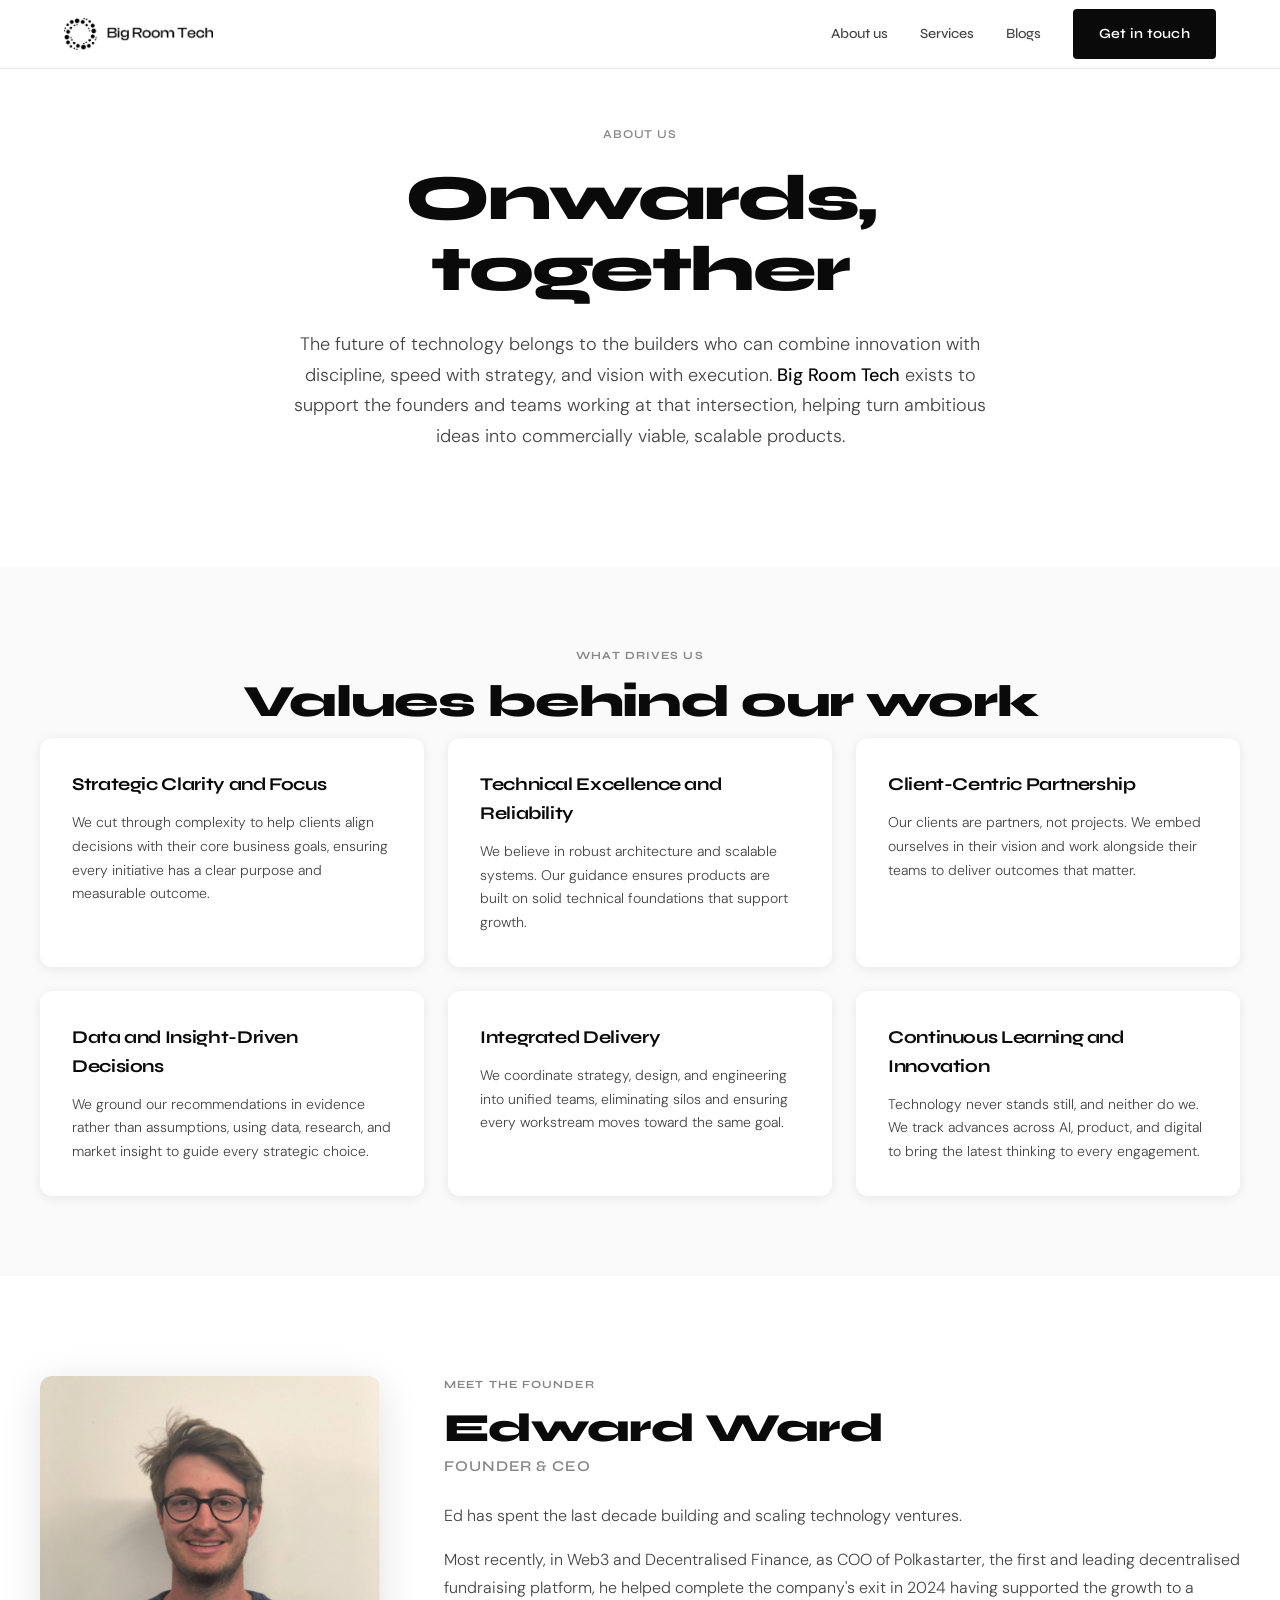
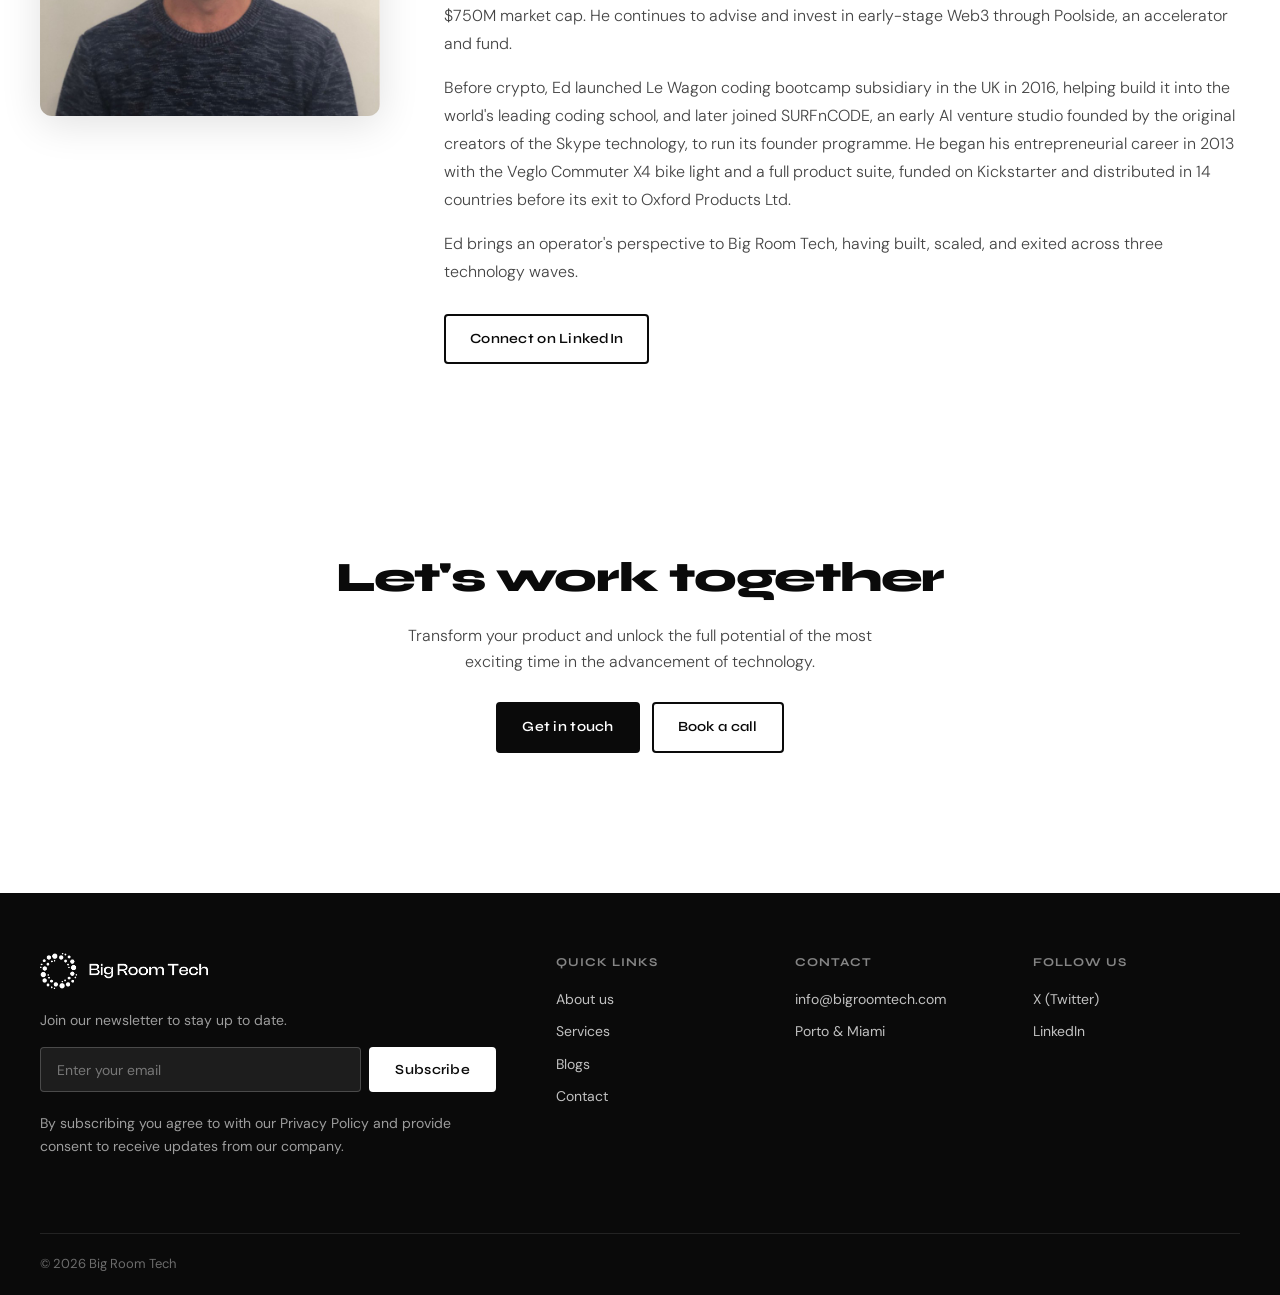
==== commit 8b7941d9: "About page: remove hero CTAs and office image, update founder bio - Drop 'Get in touch' / 'Book a ca" ====
--- a/about.html
+++ b/about.html
@@ -37,13 +37,6 @@
     <div class="hero-tag">About us</div>
     <h1 class="hero-headline">Onwards, together</h1>
     <p class="hero-sub">The future of technology belongs to the builders who can combine innovation with discipline, speed with strategy, and vision with execution. <strong>Big Room Tech</strong> exists to support the founders and teams working at that intersection, helping turn ambitious ideas into commercially viable, scalable products.</p>
-    <div class="hero-ctas">
-      <a href="contact.html" class="btn btn-primary">Get in touch</a>
-      <a href="contact.html" class="btn btn-outline">Book a call</a>
-    </div>
-    <div class="hero-image">
-      <img src="https://cdn.prod.website-files.com/69373f98049e8f6fb4d12e27/69373f99049e8f6fb4d12ee0_adrian-cuj-o_9YmCY0bag-unsplash-2.webp" alt="Big Room Tech Office" />
-    </div>
   </section>
 
   <section class="values-section">
@@ -90,8 +83,8 @@
         <p class="founder-title">Founder &amp; CEO</p>
         <div class="founder-bio">
           <p>Ed has spent the last decade building and scaling technology ventures.</p>
-          <p>Most recently, as COO of Polkastarter, the first and leading crypto launchpad, he helped secure the company's exit in 2024. He continues to advise and invest in early-stage Web3 through Poolside, an accelerator and fund.</p>
-          <p>Before crypto, Ed launched Le Wagon coding bootcamp in London in 2016, helping build it into the world's leading coding school, and later joined SURFnCODE, an AI venture studio founded by the original creators of Skype, to run its founder programme. He began his entrepreneurial career in 2013 with the Veglo Commuter X4 bike light, funded on Kickstarter and distributed in 14 countries before its sale to Oxford Products Ltd.</p>
+          <p>Most recently, in Web3 and Decentralised Finance, as COO of Polkastarter, the first and leading decentralised fundraising platform, he helped complete the company's exit in 2024 having supported the growth to a $750M market cap. He continues to advise and invest in early-stage Web3 through Poolside, an accelerator and fund.</p>
+          <p>Before crypto, Ed launched Le Wagon coding bootcamp subsidiary in the UK in 2016, helping build it into the world's leading coding school, and later joined SURFnCODE, an early AI venture studio founded by the original creators of the Skype technology, to run its founder programme. He began his entrepreneurial career in 2013 with the Veglo Commuter X4 bike light and a full product suite, funded on Kickstarter and distributed in 14 countries before its exit to Oxford Products Ltd.</p>
           <p>Ed brings an operator's perspective to Big Room Tech, having built, scaled, and exited across three technology waves.</p>
         </div>
         <a href="https://www.linkedin.com/in/ed-ward-ward/" target="_blank" rel="noopener" class="btn btn-outline founder-cta">Connect on LinkedIn</a>
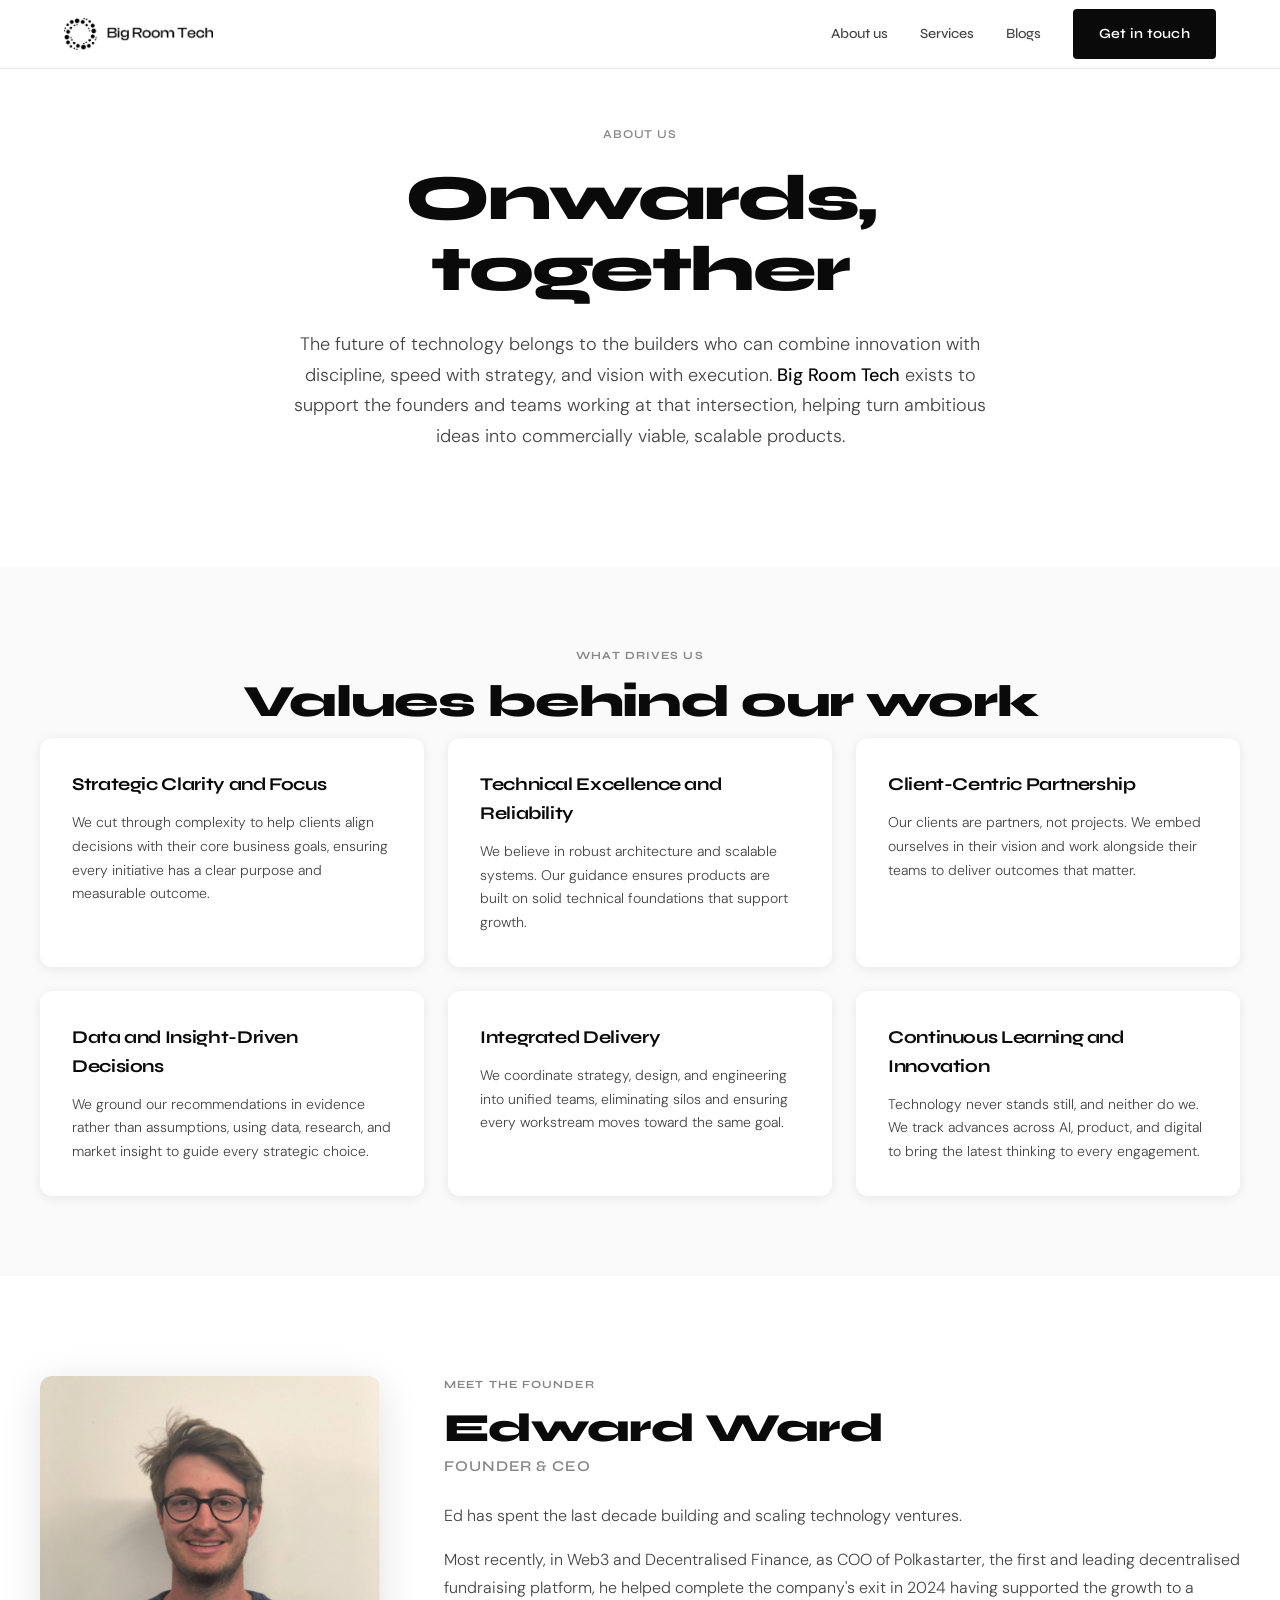
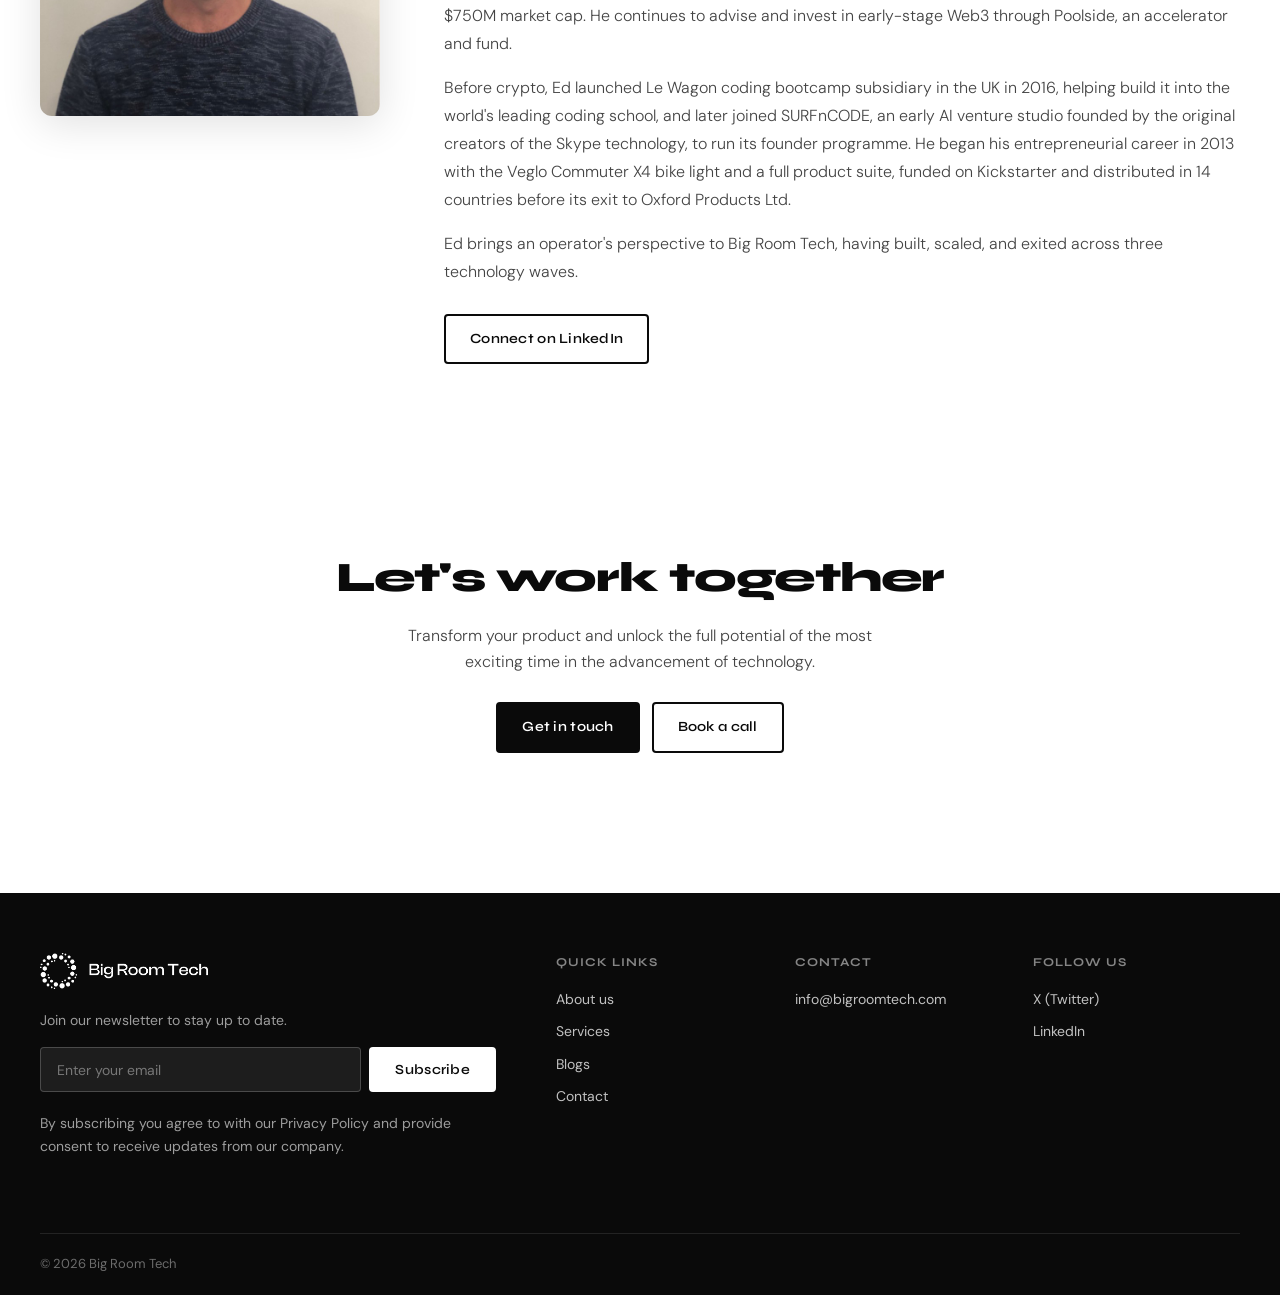
==== commit f9b7184f: "Remove Porto & Miami location references site-wide Keep the brand global rather than pinning to two " ====
--- a/about.html
+++ b/about.html
@@ -124,7 +124,6 @@
         <div class="footer-col">
           <h4>Contact</h4>
           <a href="mailto:info@bigroomtech.com">info@bigroomtech.com</a>
-          <p>Porto &amp; Miami</p>
         </div>
         <div class="footer-col">
           <h4>Follow us</h4>
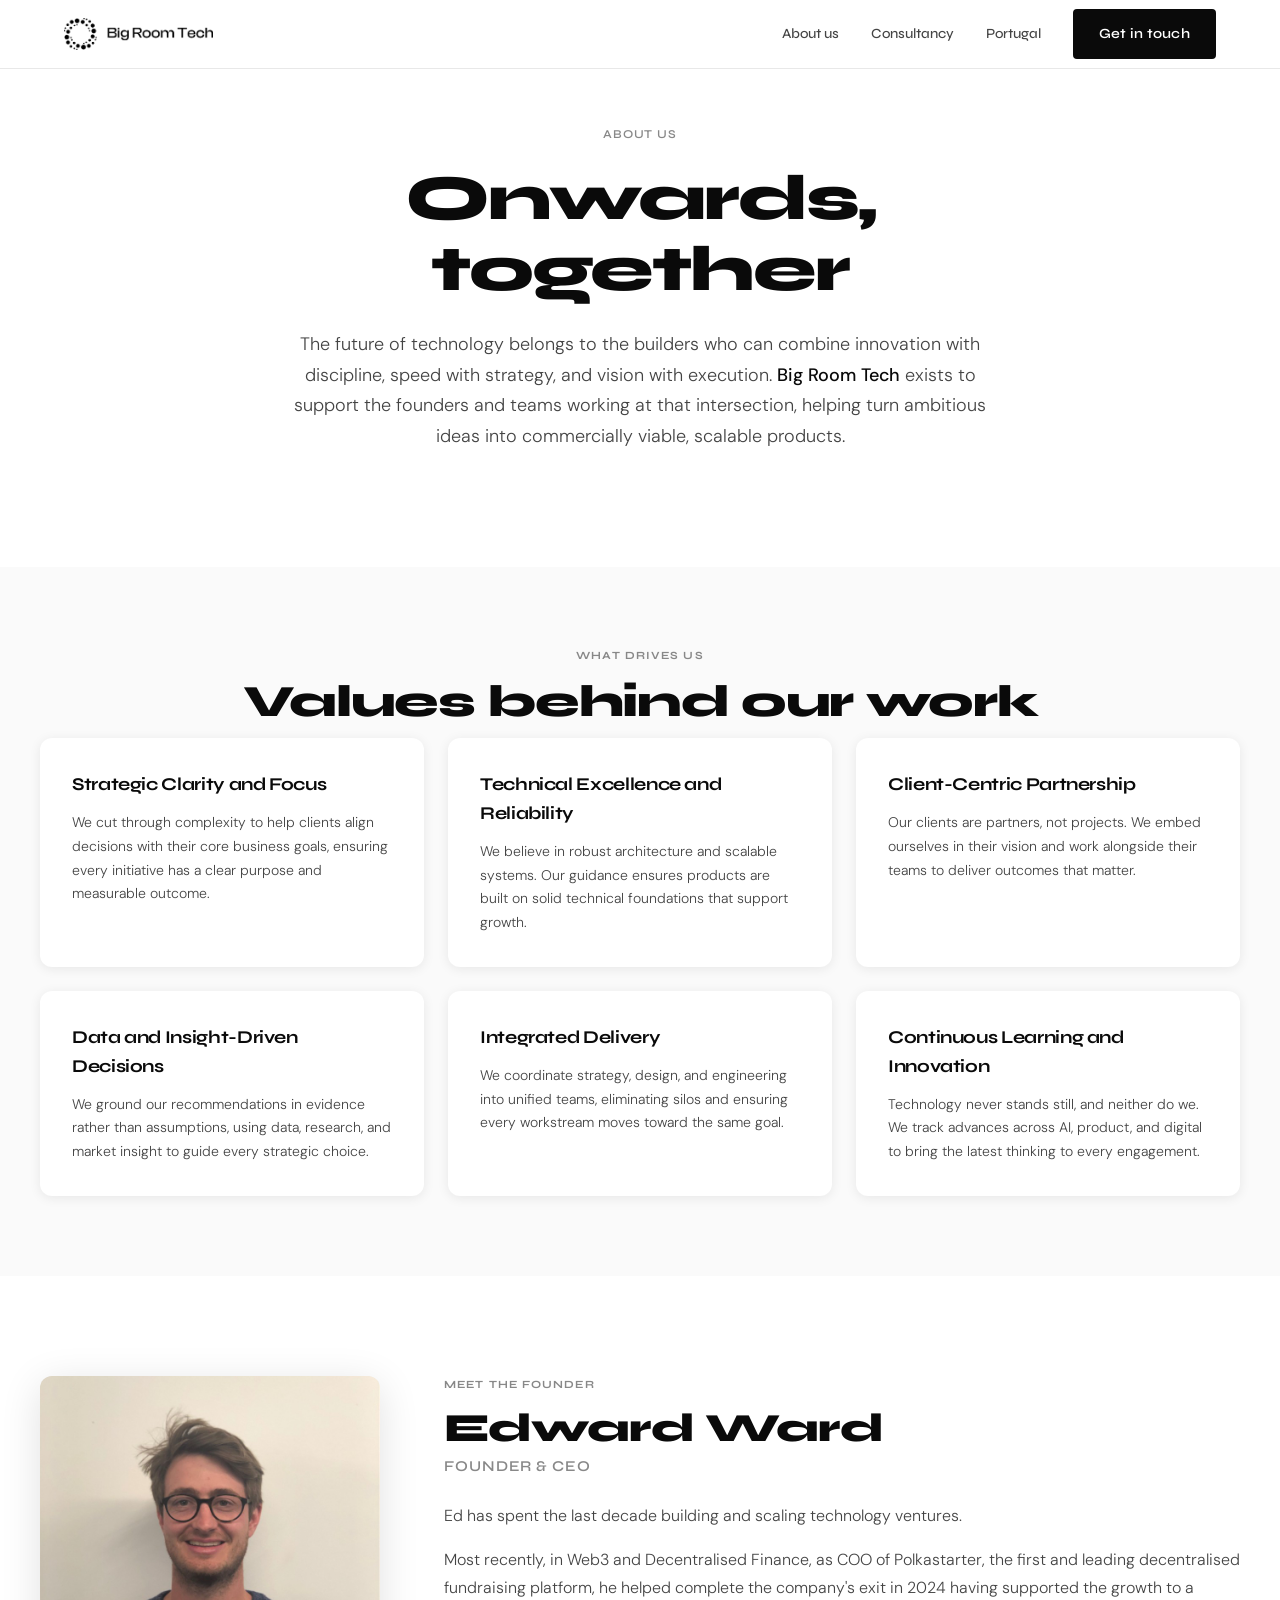
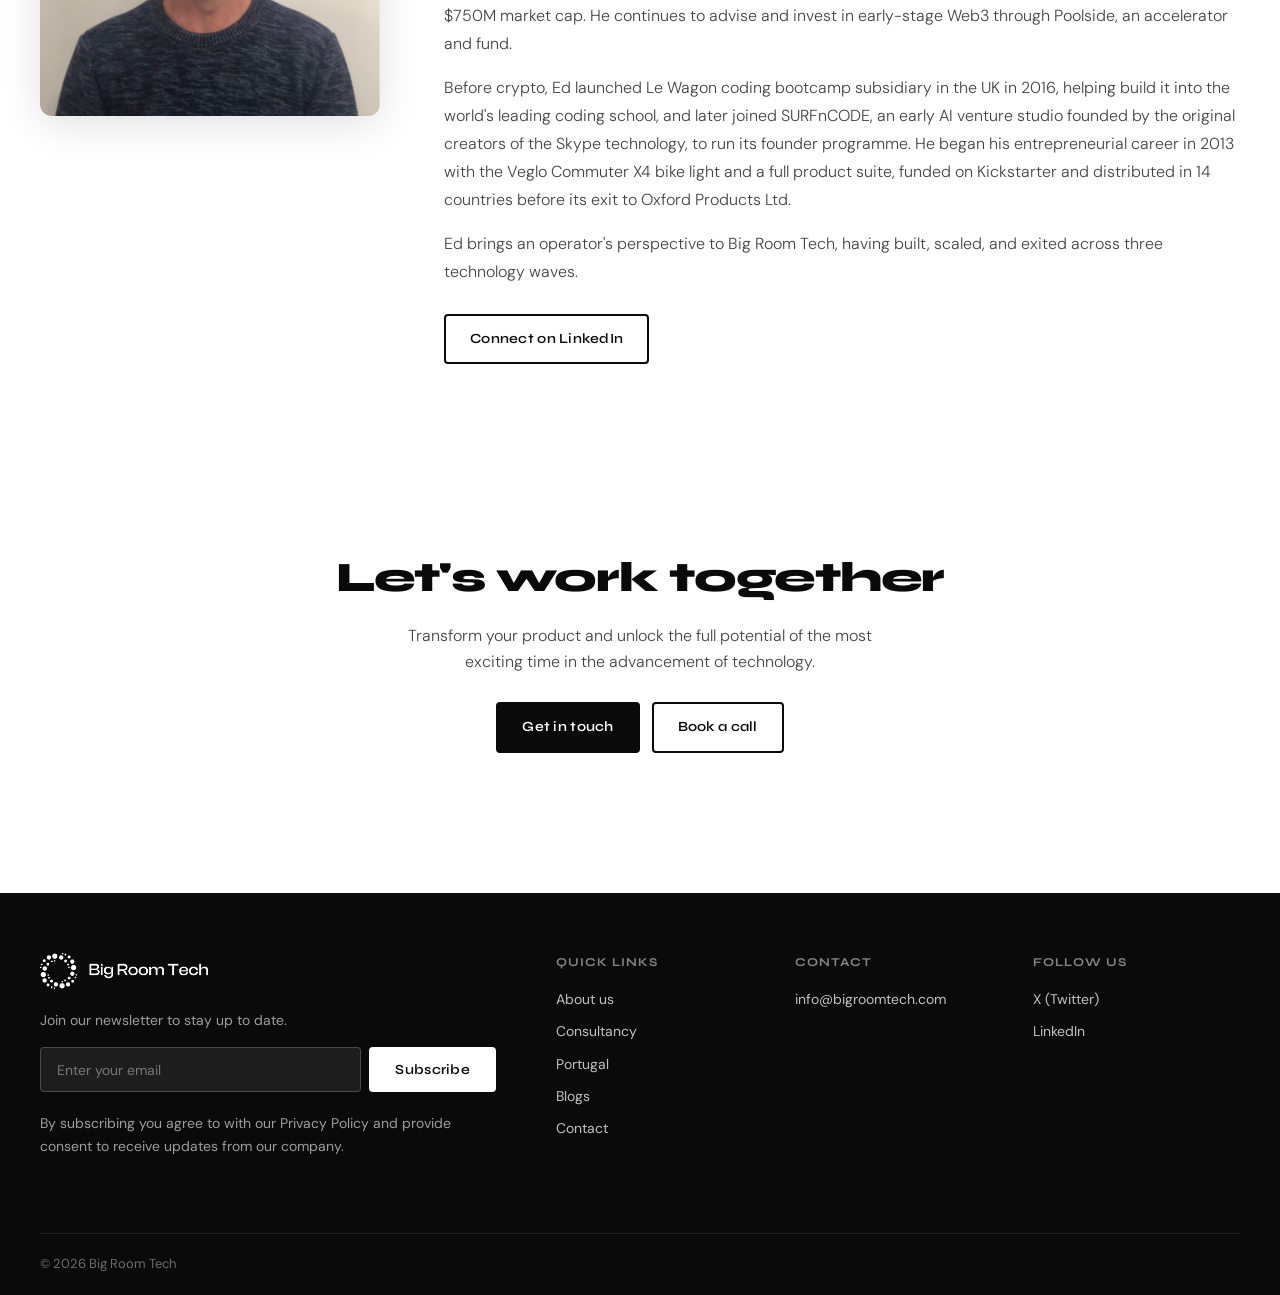
==== commit c2417b47: "Restructure site to two-pillar model Homepage drops the 5-card services grid for two large container" ====
--- a/about.html
+++ b/about.html
@@ -19,16 +19,16 @@
       <a href="index.html" class="nav-logo"><img src="/images/full-logo-black.png" alt="Big Room Tech"></a>
       <div class="nav-links">
         <a href="about.html">About us</a>
-        <a href="services.html">Services</a>
-        <a href="blogs.html">Blogs</a>
+        <a href="/consultancy">Consultancy</a>
+        <a href="/portugal">Portugal</a>
         <a href="contact.html" class="btn btn-primary">Get in touch</a>
       </div>
       <button class="nav-toggle" id="navToggle"><span></span><span></span><span></span></button>
     </div>
     <div class="nav-mobile" id="navMobile">
       <a href="about.html">About us</a>
-      <a href="services.html">Services</a>
-      <a href="blogs.html">Blogs</a>
+      <a href="/consultancy">Consultancy</a>
+      <a href="/portugal">Portugal</a>
       <a href="contact.html">Get in touch</a>
     </div>
   </nav>
@@ -117,7 +117,8 @@
         <div class="footer-col">
           <h4>Quick Links</h4>
           <a href="about.html">About us</a>
-          <a href="services.html">Services</a>
+          <a href="/consultancy">Consultancy</a>
+          <a href="/portugal">Portugal</a>
           <a href="blogs.html">Blogs</a>
           <a href="contact.html">Contact</a>
         </div>
--- a/css/style.css
+++ b/css/style.css
@@ -275,7 +275,7 @@
   max-width: var(--max-width);
   margin: 0 auto;
   display: grid;
-  grid-template-columns: repeat(2, 1fr);
+  grid-template-columns: repeat(3, 1fr);
   gap: 24px;
   text-align: left;
 }
@@ -723,6 +723,137 @@
 }
 
 /* =============================================
+   HOMEPAGE PILLARS (two-container section)
+   ============================================= */
+.pillars-section {
+  max-width: var(--max-width);
+  margin: 0 auto;
+  padding: 100px 24px;
+  text-align: center;
+}
+.pillars-section .section-sub { margin: 0 auto 56px; max-width: 720px; }
+
+.pillars-grid {
+  display: grid;
+  grid-template-columns: 1fr 1fr;
+  gap: 28px;
+  text-align: left;
+}
+
+.pillar-card {
+  background: var(--white);
+  border-radius: var(--radius-lg);
+  overflow: hidden;
+  box-shadow: var(--shadow);
+  transition: transform var(--transition), box-shadow var(--transition);
+  text-decoration: none;
+  color: var(--black);
+  display: flex;
+  flex-direction: column;
+}
+.pillar-card:hover {
+  transform: translateY(-4px);
+  box-shadow: var(--shadow-lg);
+}
+.pillar-img { height: 300px; overflow: hidden; }
+.pillar-img img {
+  width: 100%;
+  height: 100%;
+  object-fit: cover;
+  transition: transform 0.4s ease;
+}
+.pillar-card:hover .pillar-img img { transform: scale(1.04); }
+
+.pillar-body { padding: 36px; display: flex; flex-direction: column; gap: 16px; flex: 1; }
+.pillar-badge {
+  display: inline-block;
+  font-family: var(--font-display);
+  font-size: 12px;
+  font-weight: 700;
+  letter-spacing: 0.08em;
+  text-transform: uppercase;
+  color: var(--gray-500);
+}
+.pillar-body h3 {
+  font-family: var(--font-display);
+  font-size: 26px;
+  font-weight: 800;
+  letter-spacing: -0.02em;
+  line-height: 1.2;
+}
+.pillar-body > p {
+  font-size: 16px;
+  line-height: 1.7;
+  color: var(--gray-700);
+  font-weight: 300;
+}
+.pillar-list {
+  list-style: none;
+  padding: 0;
+  margin: 0;
+  display: flex;
+  flex-direction: column;
+  gap: 8px;
+  flex: 1;
+}
+.pillar-list li {
+  position: relative;
+  padding-left: 20px;
+  font-size: 14px;
+  color: var(--gray-700);
+  line-height: 1.6;
+}
+.pillar-list li::before {
+  content: "→";
+  position: absolute;
+  left: 0;
+  top: 0;
+  color: var(--black);
+  font-weight: 700;
+}
+.pillar-card .link-arrow { margin-top: auto; }
+
+@media (max-width: 800px) {
+  .pillars-grid { grid-template-columns: 1fr; }
+  .pillar-body { padding: 28px; }
+}
+
+/* =============================================
+   PORTUGAL PAGE
+   ============================================= */
+.pt-section {
+  padding: 80px 24px;
+}
+.pt-section-light { background: var(--gray-50); }
+.pt-inner {
+  max-width: 820px;
+  margin: 0 auto;
+}
+.pt-inner .section-title {
+  text-align: left;
+  margin-bottom: 24px;
+}
+.pt-lead {
+  font-size: 17px;
+  line-height: 1.75;
+  color: var(--gray-700);
+  font-weight: 300;
+  margin-bottom: 20px;
+}
+.pt-list {
+  padding-left: 22px;
+  margin-bottom: 20px;
+  color: var(--gray-700);
+}
+.pt-list li {
+  font-size: 16px;
+  line-height: 1.75;
+  margin-bottom: 10px;
+  font-weight: 300;
+}
+.pt-divider { border-top: 1px solid var(--gray-200); }
+
+/* =============================================
    FOUNDER SECTION (About page)
    ============================================= */
 .founder-section {
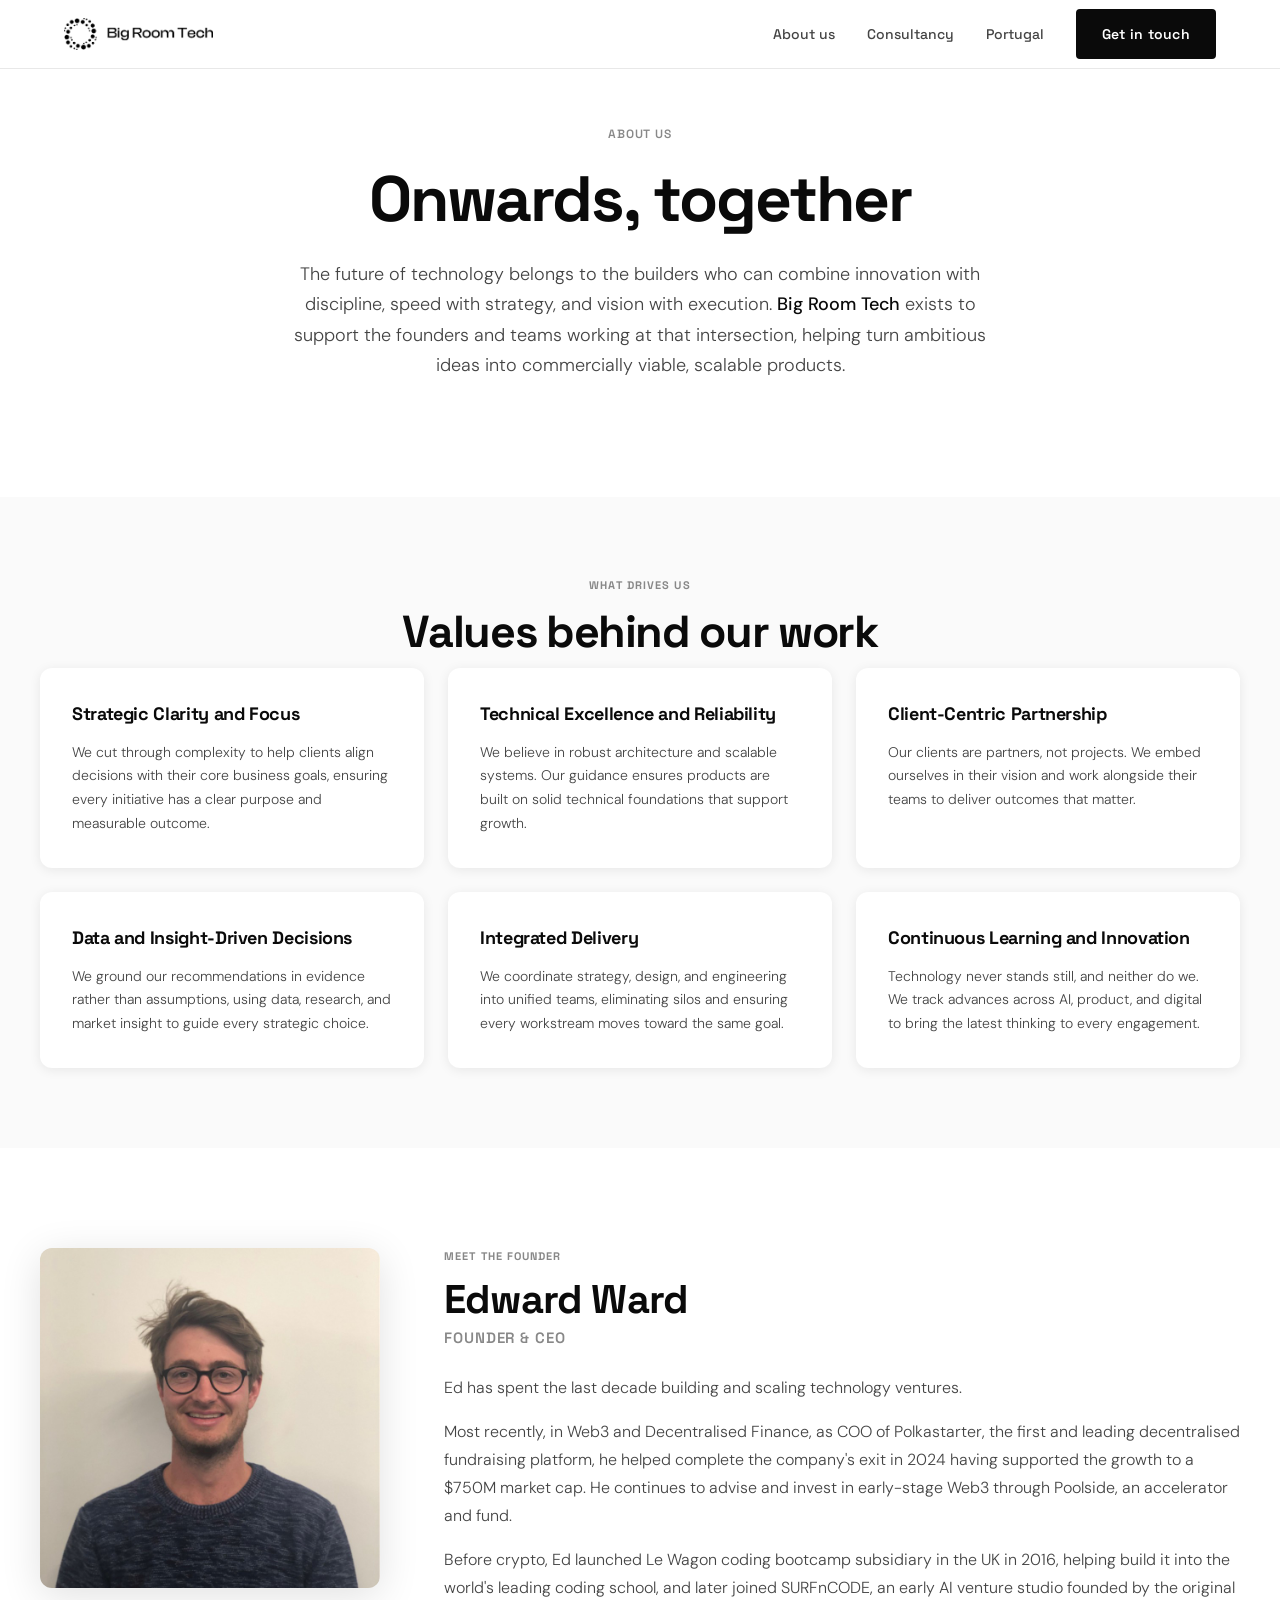
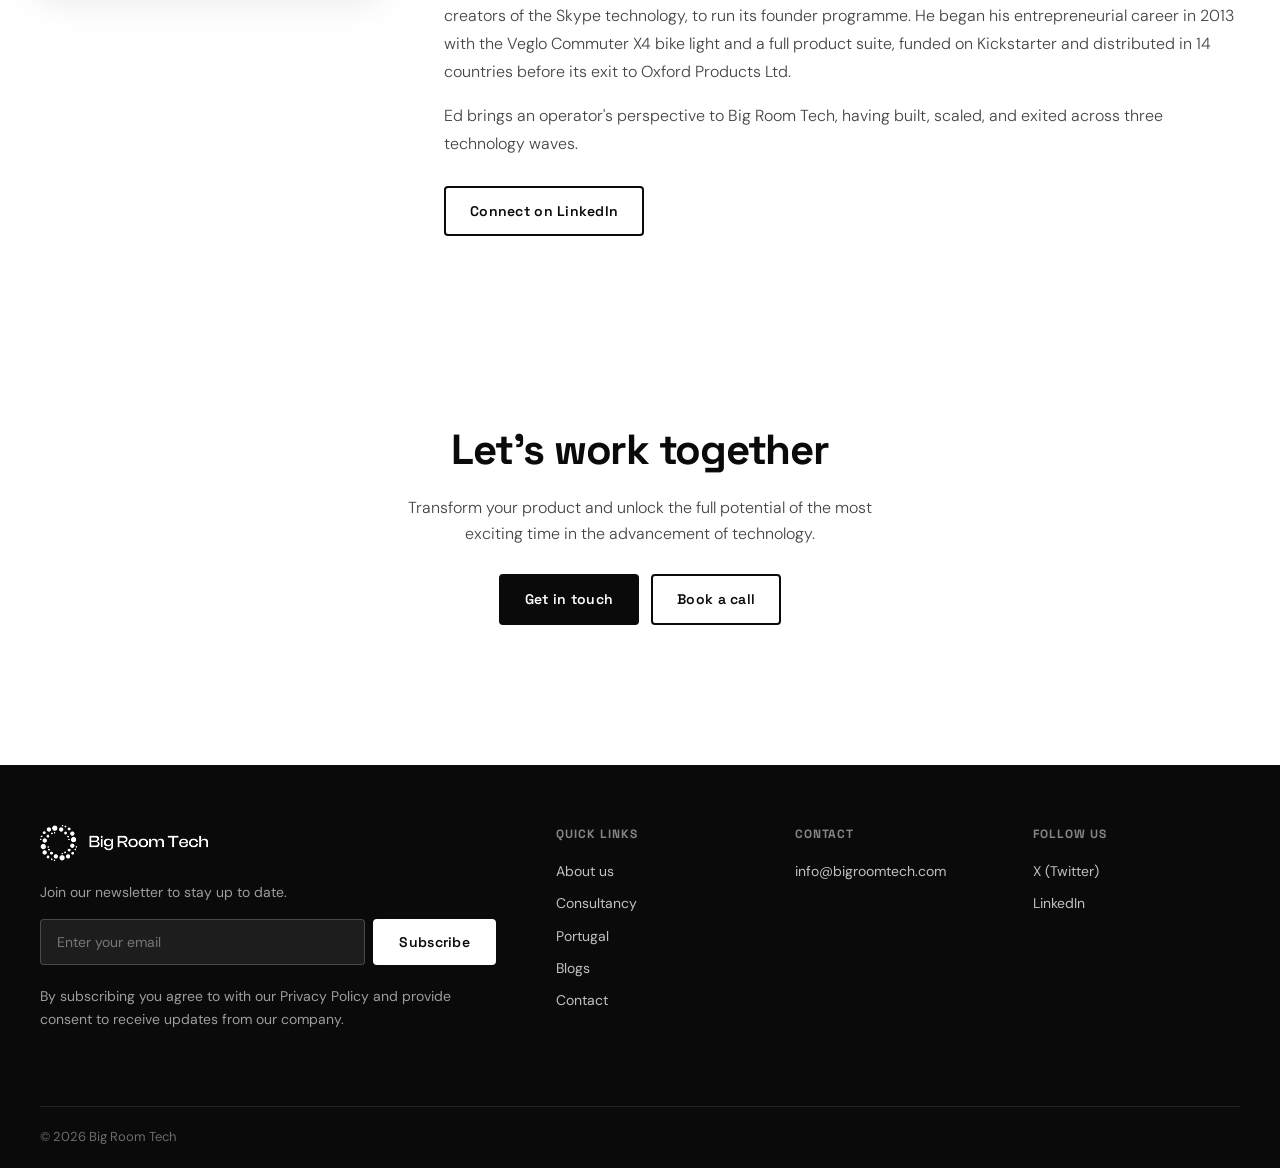
==== commit c485dfeb: "Swap display font from Syne to Space Grotesk Better readability on headings. Max weight drops from 8" ====
--- a/about.html
+++ b/about.html
@@ -9,7 +9,7 @@
 <title>About Us | Big Room Tech</title>
   <link rel="preconnect" href="https://fonts.googleapis.com">
   <link rel="preconnect" href="https://fonts.gstatic.com" crossorigin>
-  <link href="https://fonts.googleapis.com/css2?family=Syne:wght@400;500;600;700;800&family=DM+Sans:ital,opsz,wght@0,9..40,300;0,9..40,400;0,9..40,500;1,9..40,300&display=swap" rel="stylesheet">
+  <link href="https://fonts.googleapis.com/css2?family=Space+Grotesk:wght@400;500;600;700&family=DM+Sans:ital,opsz,wght@0,9..40,300;0,9..40,400;0,9..40,500;1,9..40,300&display=swap" rel="stylesheet">
   <link rel="stylesheet" href="css/style.css" />
 </head>
 <body>
--- a/css/style.css
+++ b/css/style.css
@@ -13,7 +13,7 @@
   --gray-500: #888;
   --gray-700: #444;
   --accent: #0a0a0a;
-  --font-display: 'Syne', sans-serif;
+  --font-display: 'Space Grotesk', sans-serif;
   --font-body: 'DM Sans', sans-serif;
   --radius: 4px;
   --radius-lg: 12px;
@@ -107,7 +107,7 @@
 .nav-logo img { height: 32px; width: auto; display: block; }
 .logo-text {
   font-family: var(--font-display);
-  font-weight: 800;
+  font-weight: 700;
   font-size: 18px;
   letter-spacing: -0.02em;
   color: var(--black);
@@ -185,7 +185,7 @@
 .hero-headline {
   font-family: var(--font-display);
   font-size: clamp(36px, 5vw, 64px);
-  font-weight: 800;
+  font-weight: 700;
   line-height: 1.1;
   letter-spacing: -0.03em;
   color: var(--black);
@@ -245,7 +245,7 @@
 .section-title {
   font-family: var(--font-display);
   font-size: clamp(28px, 3.5vw, 48px);
-  font-weight: 800;
+  font-weight: 700;
   letter-spacing: -0.03em;
   line-height: 1.1;
   margin-bottom: 12px;
@@ -589,7 +589,7 @@
 .post-header h1 {
   font-family: var(--font-display);
   font-size: clamp(28px, 4vw, 52px);
-  font-weight: 800;
+  font-weight: 700;
   letter-spacing: -0.03em;
   line-height: 1.1;
   margin-bottom: 16px;
@@ -777,7 +777,7 @@
 .pillar-body h3 {
   font-family: var(--font-display);
   font-size: 26px;
-  font-weight: 800;
+  font-weight: 700;
   letter-spacing: -0.02em;
   line-height: 1.2;
 }
@@ -885,7 +885,7 @@
 .founder-name {
   font-family: var(--font-display);
   font-size: clamp(28px, 4vw, 40px);
-  font-weight: 800;
+  font-weight: 700;
   letter-spacing: -0.02em;
   line-height: 1.1;
   margin-bottom: 4px;
@@ -1054,7 +1054,7 @@
 .about-cta h2 {
   font-family: var(--font-display);
   font-size: clamp(28px, 3.5vw, 42px);
-  font-weight: 800;
+  font-weight: 700;
   letter-spacing: -0.03em;
   margin-bottom: 12px;
 }
